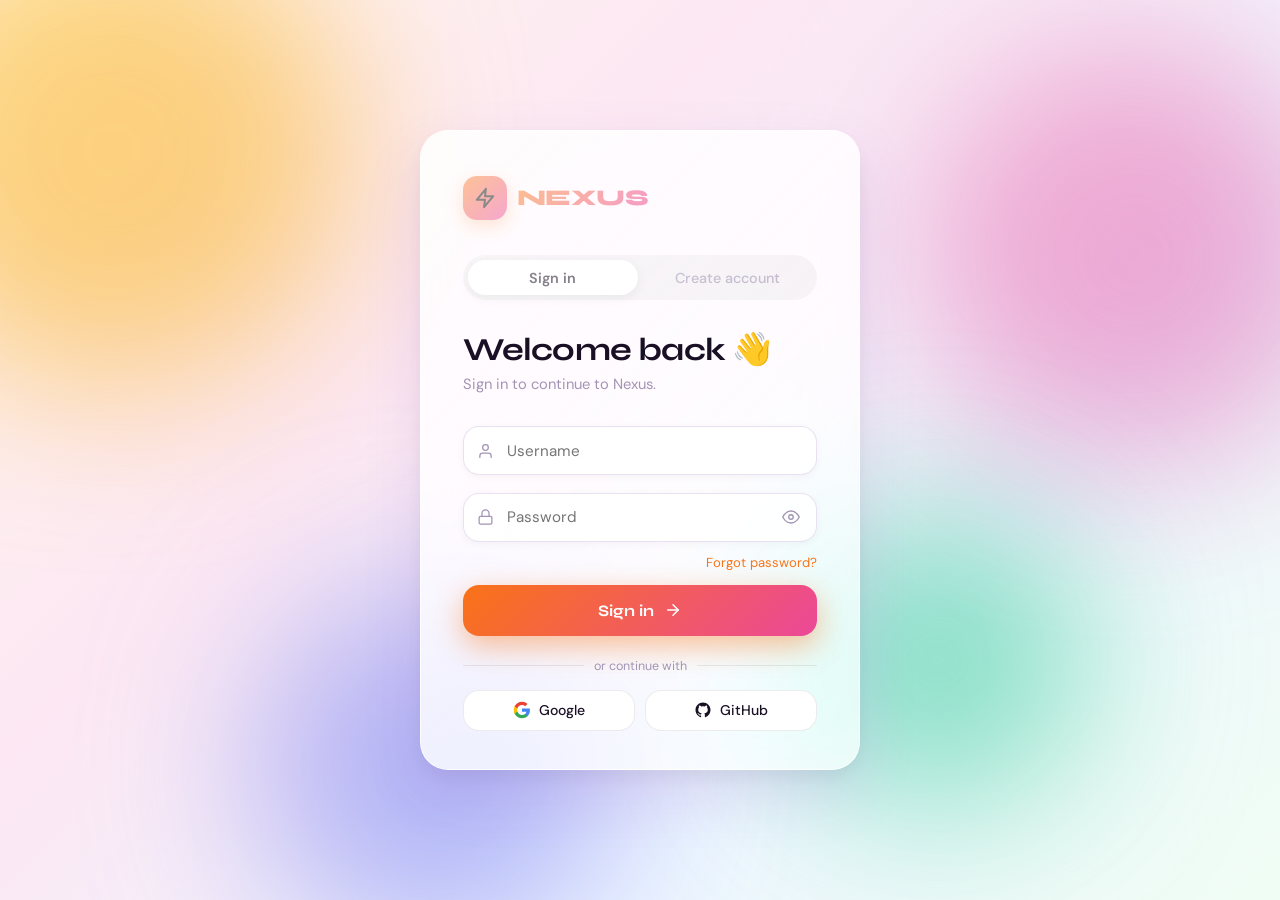
==== login/index.html @ ebee47d5 "Update index.html" ====
<!DOCTYPE html>
<html lang="en">
<head>
  <meta charset="UTF-8">
  <meta name="viewport" content="width=device-width, initial-scale=1.0">
  <title>Nexus • Auth</title>
  <link rel="preconnect" href="https://fonts.googleapis.com">
  <link href="https://fonts.googleapis.com/css2?family=Syne:wght@400;500;600;700;800&family=DM+Sans:wght@300;400;500&display=swap" rel="stylesheet">
  <style>
    :root {
      --card-bg: rgba(255,255,255,0.72);
      --card-border: rgba(255,255,255,0.9);
      --input-bg: rgba(255,255,255,0.85);
      --input-border: rgba(200,180,220,0.4);
      --input-focus: #f97316;
      --text-primary: #1a1025;
      --text-muted: #a394b4;
      --accent: #f97316;
      --success: #10b981;
      --danger: #ef4444;
      --warning: #f59e0b;
      --btn-grad: linear-gradient(135deg, #f97316, #ec4899);
      --shadow-card: 0 25px 60px rgba(120,60,180,0.12), 0 8px 20px rgba(0,0,0,0.06);
      --shadow-btn: 0 10px 30px rgba(249,115,22,0.45);
      --radius: 28px; --radius-sm: 16px; --radius-pill: 50px;
    }
    * { margin:0; padding:0; box-sizing:border-box; }
    body {
      min-height:100vh; display:flex; align-items:center; justify-content:center;
      font-family:'DM Sans',sans-serif; overflow-y:auto; padding:2rem 1rem;
    }
    .bg-canvas { position:fixed; inset:0; z-index:0; background:linear-gradient(135deg,#fff7ed 0%,#fce7f3 35%,#eff6ff 70%,#f0fdf4 100%); }
    .orb { position:absolute; border-radius:50%; filter:blur(80px); mix-blend-mode:multiply; animation:drift var(--dur,20s) ease-in-out infinite alternate; opacity:0.55; }
    .orb-1{width:480px;height:480px;background:#fbbf24;top:-10%;left:-10%;--dur:18s;}
    .orb-2{width:420px;height:420px;background:#f472b6;top:5%;right:-5%;--dur:22s;animation-direction:alternate-reverse;}
    .orb-3{width:360px;height:360px;background:#818cf8;bottom:-5%;left:20%;--dur:16s;}
    .orb-4{width:300px;height:300px;background:#34d399;bottom:10%;right:15%;--dur:25s;animation-direction:alternate-reverse;}
    @keyframes drift{0%{transform:translate(0,0) scale(1)}33%{transform:translate(30px,-40px) scale(1.05)}66%{transform:translate(-20px,30px) scale(.97)}100%{transform:translate(20px,-10px) scale(1.02)}}
    .card {
      position:relative; z-index:10; width:100%; max-width:440px;
      background:var(--card-bg); backdrop-filter:blur(24px) saturate(200%);
      -webkit-backdrop-filter:blur(24px) saturate(200%);
      border:1.5px solid var(--card-border); border-radius:var(--radius);
      padding:2.8rem 2.6rem 2.4rem; box-shadow:var(--shadow-card); margin:auto;
      animation:fadeUp .6s cubic-bezier(.34,1.2,.64,1) both;
    }
    .card::before { content:''; position:absolute; inset:0; border-radius:var(--radius); background:linear-gradient(135deg,rgba(255,255,255,.6) 0%,rgba(255,255,255,.1) 100%); pointer-events:none; }
    .brand{display:flex;align-items:center;gap:10px;margin-bottom:2.2rem;}
    .brand-icon{width:44px;height:44px;background:var(--btn-grad);border-radius:14px;display:flex;align-items:center;justify-content:center;box-shadow:0 6px 18px rgba(249,115,22,.4);}
    .brand-name{font-family:'Syne',sans-serif;font-size:1.4rem;font-weight:800;background:var(--btn-grad);-webkit-background-clip:text;-webkit-text-fill-color:transparent;background-clip:text;letter-spacing:-.5px;}
    .tab-bar{display:flex;background:rgba(0,0,0,.05);border-radius:var(--radius-pill);padding:5px;margin-bottom:2rem;gap:4px;}
    .tab-btn{flex:1;padding:.55rem .5rem;border:none;background:transparent;border-radius:var(--radius-pill);font-family:'DM Sans',sans-serif;font-size:.9rem;font-weight:500;color:var(--text-muted);cursor:pointer;transition:all .3s cubic-bezier(.34,1.4,.64,1);}
    .tab-btn.active{background:white;color:var(--text-primary);box-shadow:0 3px 12px rgba(0,0,0,.1);font-weight:600;}
    .form-wrapper{opacity:1;transform:translateY(0);}
    .form-wrapper.hidden{display:none;}
    .form-wrapper.fade-in{animation:panelFadeIn .35s cubic-bezier(.34,1.2,.64,1) both;}
    @keyframes panelFadeIn{from{opacity:0;transform:translateY(12px)}to{opacity:1;transform:translateY(0)}}
    .form-title{font-family:'Syne',sans-serif;font-size:2rem;font-weight:700;color:var(--text-primary);letter-spacing:-.8px;line-height:1.1;margin-bottom:.4rem;}
    .form-subtitle{font-size:.92rem;color:var(--text-muted);margin-bottom:2rem;}
    .input-group{position:relative;margin-bottom:1.1rem;display:flex;align-items:center;}
    .input-icon{position:absolute;left:14px;top:50%;transform:translateY(-50%);color:var(--text-muted);transition:color .2s;pointer-events:none;z-index:2;display:flex;align-items:center;}
    .input-icon.focused{color:var(--accent);}
    .input-group input{width:100%;padding:.85rem 1rem .85rem 2.7rem;background:var(--input-bg);border:1.5px solid var(--input-border);border-radius:var(--radius-sm);font-family:'DM Sans',sans-serif;font-size:.95rem;color:var(--text-primary);outline:none;transition:all .25s ease;box-shadow:0 2px 8px rgba(0,0,0,.04);}
    .input-group input:focus{border-color:var(--input-focus);background:#fff;box-shadow:0 0 0 4px rgba(249,115,22,.12),0 2px 8px rgba(0,0,0,.04);}
    .toggle-password{position:absolute;right:13px;top:50%;transform:translateY(-50%);cursor:pointer;color:var(--text-muted);z-index:3;padding:4px;display:flex;align-items:center;transition:color .2s;}
    .toggle-password:hover{color:var(--accent);}
    .feedback{display:flex;align-items:center;gap:6px;font-size:.78rem;margin-top:-4px;margin-bottom:6px;margin-left:4px;min-height:20px;color:var(--text-muted);}
    .strength-wrap{margin:4px 0 10px;}
    .strength-bar{height:5px;background:rgba(0,0,0,.08);border-radius:99px;overflow:hidden;}
    .strength-fill{height:100%;width:0%;border-radius:99px;background:var(--danger);transition:width .35s ease,background .35s ease;}
    .strength-label{display:flex;justify-content:space-between;font-size:.75rem;color:var(--text-muted);margin-top:4px;}
    .criteria-grid{display:grid;grid-template-columns:1fr 1fr;gap:6px;background:rgba(0,0,0,.025);border:1px solid rgba(0,0,0,.07);border-radius:var(--radius-sm);padding:14px;margin:6px 0 12px;}
    .crit{display:flex;align-items:center;gap:7px;font-size:.78rem;color:var(--text-muted);transition:color .2s;}
    .crit.valid{color:var(--success);}
    .btn-cta{width:100%;padding:1rem;background:var(--btn-grad);border:none;border-radius:var(--radius-sm);color:white;font-family:'Syne',sans-serif;font-size:1rem;font-weight:700;cursor:pointer;display:flex;align-items:center;justify-content:center;gap:10px;box-shadow:var(--shadow-btn);transition:all .3s cubic-bezier(.34,1.4,.64,1);}
    .btn-cta:hover:not(:disabled){transform:translateY(-3px) scale(1.01);box-shadow:0 18px 40px rgba(249,115,22,.55);}
    .btn-cta:disabled{opacity:.7;cursor:not-allowed;transform:none;}
    .spinner{width:18px;height:18px;border:2.5px solid rgba(255,255,255,.35);border-top-color:white;border-radius:50%;animation:spin .8s linear infinite;flex-shrink:0;}
    @keyframes spin{to{transform:rotate(360deg)}}
    .forgot-link{display:block;text-align:right;font-size:.82rem;color:var(--accent);text-decoration:none;margin-top:-6px;margin-bottom:14px;cursor:pointer;transition:opacity .2s;}
    .forgot-link:hover{opacity:.75;}
    .divider{display:flex;align-items:center;gap:10px;margin:1.4rem 0 0;color:var(--text-muted);font-size:.78rem;}
    .divider::before,.divider::after{content:'';flex:1;height:1px;background:rgba(0,0,0,.08);}
    .social-row{display:flex;gap:10px;margin-top:1rem;}
    .social-btn{flex:1;padding:.65rem;background:white;border:1.5px solid rgba(0,0,0,.08);border-radius:var(--radius-sm);cursor:pointer;display:flex;align-items:center;justify-content:center;gap:8px;font-family:'DM Sans',sans-serif;font-size:.88rem;font-weight:500;color:var(--text-primary);transition:all .2s;}
    .social-btn:hover{background:#f9f9f9;border-color:rgba(0,0,0,.15);transform:translateY(-1px);}
    .toast{position:fixed;bottom:28px;left:50%;transform:translateX(-50%) translateY(20px);background:white;border-radius:var(--radius-pill);padding:.75rem 1.5rem;box-shadow:0 10px 40px rgba(0,0,0,.15);display:flex;align-items:center;gap:10px;font-size:.9rem;opacity:0;pointer-events:none;z-index:9999;transition:all .4s cubic-bezier(.34,1.4,.64,1);font-family:'DM Sans',sans-serif;}
    .toast.show{opacity:1;transform:translateX(-50%) translateY(0);pointer-events:auto;}
    .dot{width:8px;height:8px;border-radius:50%;flex-shrink:0;}
    .toast.success .dot{background:var(--success);}
    .toast.error .dot{background:var(--danger);}
    .toast.info .dot{background:var(--accent);}
    @media(max-width:480px){.card{padding:2rem 1.5rem;}.criteria-grid{grid-template-columns:1fr;}}
    @keyframes fadeUp{from{opacity:0;transform:translateY(24px)}to{opacity:1;transform:translateY(0)}}
  </style>
</head>
<body>

<div class="bg-canvas">
  <div class="orb orb-1"></div><div class="orb orb-2"></div>
  <div class="orb orb-3"></div><div class="orb orb-4"></div>
</div>

<!-- ░░ INLINE SVG SPRITE — no CDN dependency ░░ -->
<svg xmlns="http://www.w3.org/2000/svg" style="display:none">
  <symbol id="ic-bolt" viewBox="0 0 24 24" fill="none" stroke="currentColor" stroke-width="2.2" stroke-linecap="round" stroke-linejoin="round"><polyline points="13 2 3 14 12 14 11 22 21 10 12 10 13 2"/></symbol>
  <symbol id="ic-user" viewBox="0 0 24 24" fill="none" stroke="currentColor" stroke-width="1.8" stroke-linecap="round" stroke-linejoin="round"><path d="M20 21v-2a4 4 0 0 0-4-4H8a4 4 0 0 0-4 4v2"/><circle cx="12" cy="7" r="4"/></symbol>
  <symbol id="ic-lock" viewBox="0 0 24 24" fill="none" stroke="currentColor" stroke-width="1.8" stroke-linecap="round" stroke-linejoin="round"><rect x="3" y="11" width="18" height="11" rx="2"/><path d="M7 11V7a5 5 0 0 1 10 0v4"/></symbol>
  <symbol id="ic-mail" viewBox="0 0 24 24" fill="none" stroke="currentColor" stroke-width="1.8" stroke-linecap="round" stroke-linejoin="round"><path d="M4 4h16c1.1 0 2 .9 2 2v12c0 1.1-.9 2-2 2H4c-1.1 0-2-.9-2-2V6c0-1.1.9-2 2-2z"/><polyline points="22,6 12,13 2,6"/></symbol>
  <symbol id="ic-key" viewBox="0 0 24 24" fill="none" stroke="currentColor" stroke-width="1.8" stroke-linecap="round" stroke-linejoin="round"><path d="M21 2l-2 2m-7.61 7.61a5.5 5.5 0 1 1-7.778 7.778 5.5 5.5 0 0 1 7.777-7.777zm0 0L15.5 7.5m0 0l3 3L22 7l-3-3m-3.5 3.5L19 4"/></symbol>
  <symbol id="ic-shield" viewBox="0 0 24 24" fill="none" stroke="currentColor" stroke-width="1.8" stroke-linecap="round" stroke-linejoin="round"><path d="M12 22s8-4 8-10V5l-8-3-8 3v7c0 6 8 10 8 10z"/></symbol>
  <symbol id="ic-eye" viewBox="0 0 24 24" fill="none" stroke="currentColor" stroke-width="1.8" stroke-linecap="round" stroke-linejoin="round"><path d="M1 12s4-8 11-8 11 8 11 8-4 8-11 8-11-8-11-8z"/><circle cx="12" cy="12" r="3"/></symbol>
  <symbol id="ic-eye-off" viewBox="0 0 24 24" fill="none" stroke="currentColor" stroke-width="1.8" stroke-linecap="round" stroke-linejoin="round"><path d="M17.94 17.94A10.07 10.07 0 0 1 12 20c-7 0-11-8-11-8a18.45 18.45 0 0 1 5.06-5.94M9.9 4.24A9.12 9.12 0 0 1 12 4c7 0 11 8 11 8a18.5 18.5 0 0 1-2.16 3.19m-6.72-1.07a3 3 0 1 1-4.24-4.24"/><line x1="1" y1="1" x2="23" y2="23"/></symbol>
  <symbol id="ic-arrow-right" viewBox="0 0 24 24" fill="none" stroke="currentColor" stroke-width="2" stroke-linecap="round" stroke-linejoin="round"><line x1="5" y1="12" x2="19" y2="12"/><polyline points="12 5 19 12 12 19"/></symbol>
  <symbol id="ic-rocket" viewBox="0 0 24 24" fill="none" stroke="currentColor" stroke-width="2" stroke-linecap="round" stroke-linejoin="round"><path d="M4.5 16.5c-1.5 1.26-2 5-2 5s3.74-.5 5-2c.71-.84.7-2.13-.09-2.91a2.18 2.18 0 0 0-2.91-.09z"/><path d="m12 15-3-3a22 22 0 0 1 2-3.95A12.88 12.88 0 0 1 22 2c0 2.72-.78 7.5-6 11a22.35 22.35 0 0 1-4 2z"/><path d="M9 12H4s.55-3.03 2-4c1.62-1.08 5 0 5 0"/><path d="M12 15v5s3.03-.55 4-2c1.08-1.62 0-5 0-5"/></symbol>
  <symbol id="ic-check" viewBox="0 0 24 24" fill="none" stroke="currentColor" stroke-width="2.5" stroke-linecap="round" stroke-linejoin="round"><polyline points="20 6 9 17 4 12"/></symbol>
  <symbol id="ic-x" viewBox="0 0 24 24" fill="none" stroke="currentColor" stroke-width="2.5" stroke-linecap="round" stroke-linejoin="round"><line x1="18" y1="6" x2="6" y2="18"/><line x1="6" y1="6" x2="18" y2="18"/></symbol>
  <symbol id="ic-warn-tri" viewBox="0 0 24 24" fill="none" stroke="currentColor" stroke-width="2" stroke-linecap="round" stroke-linejoin="round"><path d="m10.29 3.86-8.57 14.88A2 2 0 0 0 3.43 22h17.14a2 2 0 0 0 1.71-3.26L13.71 3.86a2 2 0 0 0-3.42 0z"/><line x1="12" y1="9" x2="12" y2="13"/><line x1="12" y1="17" x2="12.01" y2="17"/></symbol>
</svg>

<div class="card">
  <div class="brand">
    <div class="brand-icon">
      <svg width="22" height="22"><use href="#ic-bolt" stroke="white"/></svg>
    </div>
    <span class="brand-name">NEXUS</span>
  </div>

  <div class="tab-bar">
    <button class="tab-btn active" id="tabLogin" onclick="switchTab('login')">Sign in</button>
    <button class="tab-btn" id="tabRegister" onclick="switchTab('register')">Create account</button>
  </div>

  <!-- LOGIN -->
  <div id="loginPanel" class="form-wrapper">
    <p class="form-title">Welcome back 👋</p>
    <p class="form-subtitle">Sign in to continue to Nexus.</p>
    <form id="loginFormEl" novalidate>
      <div class="input-group">
        <span class="input-icon" id="iconLoginUser">
          <svg width="17" height="17"><use href="#ic-user"/></svg>
        </span>
        <input type="text" id="loginUsername" placeholder="Username" required
          onfocus="iconFocus('iconLoginUser')" onblur="iconBlur('iconLoginUser')">
      </div>
      <div class="input-group">
        <span class="input-icon" id="iconLoginPw">
          <svg width="17" height="17"><use href="#ic-lock"/></svg>
        </span>
        <input type="password" id="loginPassword" placeholder="Password" required
          onfocus="iconFocus('iconLoginPw')" onblur="iconBlur('iconLoginPw')">
        <span class="toggle-password" id="tglLoginPw" onclick="togglePw('loginPassword','tglLoginPw')">
          <svg width="18" height="18" id="eyeLoginPw"><use href="#ic-eye"/></svg>
        </span>
      </div>
      <a class="forgot-link" onclick="showToast('Password reset link sent to your email.','info')">Forgot password?</a>
      <button type="submit" class="btn-cta" id="loginBtn">
        <span>Sign in</span>
        <svg width="18" height="18"><use href="#ic-arrow-right" stroke="white"/></svg>
      </button>
    </form>
    <div class="divider">or continue with</div>
    <div class="social-row">
      <button class="social-btn" onclick="showToast('Redirecting to Google…','info')">
        <!-- Google G inline SVG (no CDN) -->
        <svg width="18" height="18" viewBox="0 0 24 24">
          <path d="M22.56 12.25c0-.78-.07-1.53-.2-2.25H12v4.26h5.92c-.26 1.37-1.04 2.53-2.21 3.31v2.77h3.57c2.08-1.92 3.28-4.74 3.28-8.09z" fill="#4285F4"/>
          <path d="M12 23c2.97 0 5.46-.98 7.28-2.66l-3.57-2.77c-.98.66-2.23 1.06-3.71 1.06-2.86 0-5.29-1.93-6.16-4.53H2.18v2.84C3.99 20.53 7.7 23 12 23z" fill="#34A853"/>
          <path d="M5.84 14.09c-.22-.66-.35-1.36-.35-2.09s.13-1.43.35-2.09V7.07H2.18C1.43 8.55 1 10.22 1 12s.43 3.45 1.18 4.93l2.85-2.22.81-.62z" fill="#FBBC05"/>
          <path d="M12 5.38c1.62 0 3.06.56 4.21 1.64l3.15-3.15C17.45 2.09 14.97 1 12 1 7.7 1 3.99 3.47 2.18 7.07l3.66 2.84c.87-2.6 3.3-4.53 6.16-4.53z" fill="#EA4335"/>
        </svg>
        Google
      </button>
      <button class="social-btn" onclick="showToast('Redirecting to GitHub…','info')">
        <!-- GitHub octocat -->
        <svg width="18" height="18" viewBox="0 0 24 24" fill="#1a1025">
          <path d="M12 2C6.477 2 2 6.484 2 12.017c0 4.425 2.865 8.18 6.839 9.504.5.092.682-.217.682-.483 0-.237-.008-.868-.013-1.703-2.782.605-3.369-1.343-3.369-1.343-.454-1.158-1.11-1.466-1.11-1.466-.908-.62.069-.608.069-.608 1.003.07 1.531 1.032 1.531 1.032.892 1.53 2.341 1.088 2.91.832.092-.647.35-1.088.636-1.338-2.22-.253-4.555-1.113-4.555-4.951 0-1.093.39-1.988 1.029-2.688-.103-.253-.446-1.272.098-2.65 0 0 .84-.27 2.75 1.026A9.564 9.564 0 0 1 12 6.844a9.59 9.59 0 0 1 2.504.337c1.909-1.296 2.747-1.027 2.747-1.027.546 1.379.202 2.398.1 2.651.64.7 1.028 1.595 1.028 2.688 0 3.848-2.339 4.695-4.566 4.943.359.309.678.92.678 1.855 0 1.338-.012 2.419-.012 2.747 0 .268.18.58.688.482A10.02 10.02 0 0 0 22 12.017C22 6.484 17.522 2 12 2z"/>
        </svg>
        GitHub
      </button>
    </div>
  </div>

  <!-- REGISTER -->
  <div id="registerPanel" class="form-wrapper hidden">
    <p class="form-title">Join Nexus ✨</p>
    <p class="form-subtitle">Create your account in seconds.</p>
    <form id="registerFormEl" novalidate>
      <div class="input-group">
        <span class="input-icon" id="iconRegUser">
          <svg width="17" height="17"><use href="#ic-user"/></svg>
        </span>
        <input type="text" id="regUsername" placeholder="Username" required
          onfocus="iconFocus('iconRegUser')" onblur="iconBlur('iconRegUser')">
      </div>
      <div class="feedback" id="usernameFb"></div>

      <div class="input-group">
        <span class="input-icon" id="iconRegEmail">
          <svg width="17" height="17"><use href="#ic-mail"/></svg>
        </span>
        <input type="email" id="regEmail" placeholder="Email address" required
          onfocus="iconFocus('iconRegEmail')" onblur="iconBlur('iconRegEmail')">
      </div>
      <div class="feedback" id="emailFb"></div>

      <div class="input-group">
        <span class="input-icon" id="iconRegPw">
          <svg width="17" height="17"><use href="#ic-key"/></svg>
        </span>
        <input type="password" id="regPassword" placeholder="Password" required
          onfocus="iconFocus('iconRegPw')" onblur="iconBlur('iconRegPw')">
        <span class="toggle-password" id="tglRegPw" onclick="togglePw('regPassword','tglRegPw')">
          <svg width="18" height="18" id="eyeRegPw"><use href="#ic-eye"/></svg>
        </span>
      </div>

      <div class="strength-wrap">
        <div class="strength-bar"><div class="strength-fill" id="strengthFill"></div></div>
        <div class="strength-label"><span id="strengthText">Enter a password</span><span></span></div>
      </div>

      <div class="criteria-grid">
        <div class="crit invalid" id="cL"><svg width="14" height="14" id="svgCL"><use href="#ic-x"/></svg> 8+ chars</div>
        <div class="crit invalid" id="cU"><svg width="14" height="14" id="svgCU"><use href="#ic-x"/></svg> Uppercase</div>
        <div class="crit invalid" id="cLo"><svg width="14" height="14" id="svgCLo"><use href="#ic-x"/></svg> Lowercase</div>
        <div class="crit invalid" id="cN"><svg width="14" height="14" id="svgCN"><use href="#ic-x"/></svg> Number</div>
        <div class="crit invalid" id="cS"><svg width="14" height="14" id="svgCS"><use href="#ic-x"/></svg> Special char</div>
      </div>

      <div class="input-group">
        <span class="input-icon" id="iconRegConfirm">
          <svg width="17" height="17"><use href="#ic-shield"/></svg>
        </span>
        <input type="password" id="regConfirm" placeholder="Confirm password" required
          onfocus="iconFocus('iconRegConfirm')" onblur="iconBlur('iconRegConfirm')">
        <span class="toggle-password" id="tglRegConfirm" onclick="togglePw('regConfirm','tglRegConfirm')">
          <svg width="18" height="18" id="eyeRegConfirm"><use href="#ic-eye"/></svg>
        </span>
      </div>
      <div class="feedback" id="confirmFb"></div>

      <button type="submit" class="btn-cta" id="registerBtn">
        <span>Create account</span>
        <svg width="18" height="18"><use href="#ic-rocket" stroke="white"/></svg>
      </button>
    </form>
  </div>
</div>

<div class="toast" id="toast">
  <div class="dot"></div>
  <span id="toastMsg">Message</span>
</div>

<script>
  /* TOAST */
  let toastTimer;
  function showToast(msg, type='success') {
    const t = document.getElementById('toast');
    document.getElementById('toastMsg').textContent = msg;
    t.className = `toast ${type} show`;
    clearTimeout(toastTimer);
    toastTimer = setTimeout(() => t.classList.remove('show'), 3200);
  }

  /* PASSWORD TOGGLE */
  function togglePw(inputId, btnId) {
    const inp = document.getElementById(inputId);
    const isPw = inp.type === 'password';
    inp.type = isPw ? 'text' : 'password';
    // Swap the <use href> to the correct eye icon
    const useEl = document.querySelector(`#${btnId} use`);
    useEl.setAttribute('href', isPw ? '#ic-eye-off' : '#ic-eye');
  }

  /* ICON FOCUS COLOR */
  function iconFocus(id) { document.getElementById(id).classList.add('focused'); }
  function iconBlur(id)  { document.getElementById(id).classList.remove('focused'); }

  /* TAB SWITCH */
  function switchTab(tab) {
    const lp = document.getElementById('loginPanel');
    const rp = document.getElementById('registerPanel');
    const show = tab === 'login' ? lp : rp;
    const hide = tab === 'login' ? rp : lp;
    hide.classList.add('hidden');
    show.classList.remove('hidden');
    show.classList.add('fade-in');
    show.addEventListener('animationend', () => show.classList.remove('fade-in'), {once:true});
    document.getElementById('tabLogin').classList.toggle('active', tab==='login');
    document.getElementById('tabRegister').classList.toggle('active', tab==='register');
    document.getElementById('loginFormEl').reset();
    document.getElementById('registerFormEl').reset();
    ['usernameFb','emailFb','confirmFb'].forEach(id => document.getElementById(id).innerHTML='');
    document.getElementById('strengthFill').style.width = '0%';
    document.getElementById('strengthText').textContent = 'Enter a password';
    ['cL','cU','cLo','cN','cS'].forEach(id => setCrit(id,false));
  }

  /* CRITERIA HELPER */
  function setCrit(id, valid) {
    const el  = document.getElementById(id);
    const use = el.querySelector('use');
    el.classList.toggle('valid', valid);
    el.classList.toggle('invalid', !valid);
    if (use) {
      use.setAttribute('href', valid ? '#ic-check' : '#ic-x');
      el.querySelector('svg').style.stroke = valid ? '#10b981' : '#a394b4';
    }
  }

  /* FEEDBACK SVG ICONS */
  function fbIcon(type) {
    const color = {ok:'#10b981', err:'#ef4444', warn:'#f59e0b'}[type];
    const href  = {ok:'#ic-check', err:'#ic-x', warn:'#ic-warn-tri'}[type];
    return `<svg width="14" height="14" viewBox="0 0 24 24" fill="none" stroke="${color}" stroke-width="2.5" stroke-linecap="round" stroke-linejoin="round" style="flex-shrink:0"><use href="${href}"/></svg>`;
  }

  /* USERNAME */
  document.getElementById('regUsername').addEventListener('input', function() {
    const fb = document.getElementById('usernameFb'), v = this.value.trim();
    if (!v) { fb.innerHTML=''; return; }
    if (v.length < 3) fb.innerHTML = fbIcon('warn')+' Min 3 characters';
    else if (!/^[a-zA-Z0-9_]+$/.test(v)) fb.innerHTML = fbIcon('err')+' Letters, numbers & underscores only';
    else fb.innerHTML = fbIcon('ok')+' Username looks good';
  });

  /* EMAIL */
  document.getElementById('regEmail').addEventListener('input', function() {
    const fb = document.getElementById('emailFb'), v = this.value.trim();
    if (!v) { fb.innerHTML=''; return; }
    const ok = /^[^\s@]+@[^\s@]+\.[^\s@]+$/.test(v);
    fb.innerHTML = ok ? fbIcon('ok')+' Email looks valid' : fbIcon('err')+' Enter a valid email address';
  });

  /* PASSWORD STRENGTH */
  document.getElementById('regPassword').addEventListener('input', function() {
    const v = this.value;
    const checks = { cL:v.length>=8, cU:/[A-Z]/.test(v), cLo:/[a-z]/.test(v), cN:/[0-9]/.test(v), cS:/[^a-zA-Z0-9]/.test(v) };
    Object.keys(checks).forEach(id => setCrit(id, checks[id]));
    const score = Object.values(checks).filter(Boolean).length;
    const fill  = document.getElementById('strengthFill');
    fill.style.width = (score/5*100)+'%';
    fill.style.background = score<=1 ? '#ef4444' : score<=3 ? '#f59e0b' : '#10b981';
    document.getElementById('strengthText').textContent = score<=1?'Weak':score<=3?'Good':'Strong';
    const cv = document.getElementById('regConfirm').value;
    if (cv) validateConfirm(v, cv);
  });

  /* CONFIRM PASSWORD */
  function validateConfirm(pw, confirm) {
    const fb = document.getElementById('confirmFb');
    if (!confirm) { fb.innerHTML=''; return false; }
    if (pw !== confirm) { fb.innerHTML = fbIcon('err')+' Passwords do not match'; return false; }
    fb.innerHTML = fbIcon('ok')+' Passwords match';
    return true;
  }
  document.getElementById('regConfirm').addEventListener('input', function() {
    validateConfirm(document.getElementById('regPassword').value, this.value);
  });

  /* LOADING STATE */
  function setLoading(btnId, loading, defaultHTML) {
    const btn = document.getElementById(btnId);
    btn.disabled = loading;
    btn.innerHTML = loading ? '<div class="spinner"></div><span>Please wait…</span>' : defaultHTML;
  }

  /* LOGIN SUBMIT */
  const loginDefault = `<span>Sign in</span><svg width="18" height="18" viewBox="0 0 24 24" fill="none" stroke="white" stroke-width="2" stroke-linecap="round" stroke-linejoin="round"><use href="#ic-arrow-right"/></svg>`;
  document.getElementById('loginFormEl').addEventListener('submit', e => {
    e.preventDefault();
    if (!document.getElementById('loginUsername').value.trim() || !document.getElementById('loginPassword').value) {
      showToast('Please fill in all fields.','error'); return;
    }
    setLoading('loginBtn', true, loginDefault);
    setTimeout(() => { setLoading('loginBtn',false,loginDefault); showToast('Login successful!','success'); }, 1500);
  });

  /* REGISTER SUBMIT */
  const registerDefault = `<span>Create account</span><svg width="18" height="18" viewBox="0 0 24 24" fill="none" stroke="white" stroke-width="2" stroke-linecap="round" stroke-linejoin="round"><use href="#ic-rocket"/></svg>`;
  document.getElementById('registerFormEl').addEventListener('submit', e => {
    e.preventDefault();
    const user    = document.getElementById('regUsername').value.trim();
    const email   = document.getElementById('regEmail').value.trim();
    const pw      = document.getElementById('regPassword').value;
    const confirm = document.getElementById('regConfirm').value;
    if (!user||user.length<3)                          { showToast('Username must be at least 3 characters.','error'); return; }
    if (!/^[^\s@]+@[^\s@]+\.[^\s@]+$/.test(email))    { showToast('Enter a valid email address.','error'); return; }
    if (pw.length<8)                                   { showToast('Password must be at least 8 characters.','error'); return; }
    if (!validateConfirm(pw,confirm))                  { showToast('Passwords do not match.','error'); return; }
    setLoading('registerBtn', true, registerDefault);
    setTimeout(() => { setLoading('registerBtn',false,registerDefault); showToast('Account created! Welcome to Nexus 🎉','success'); }, 1800);
  });
  <div id="alertBox" class="alert" style="display:none;"></div>
    </form>
  <script src="js/login.js"></script>
</script>
</body>
</html>
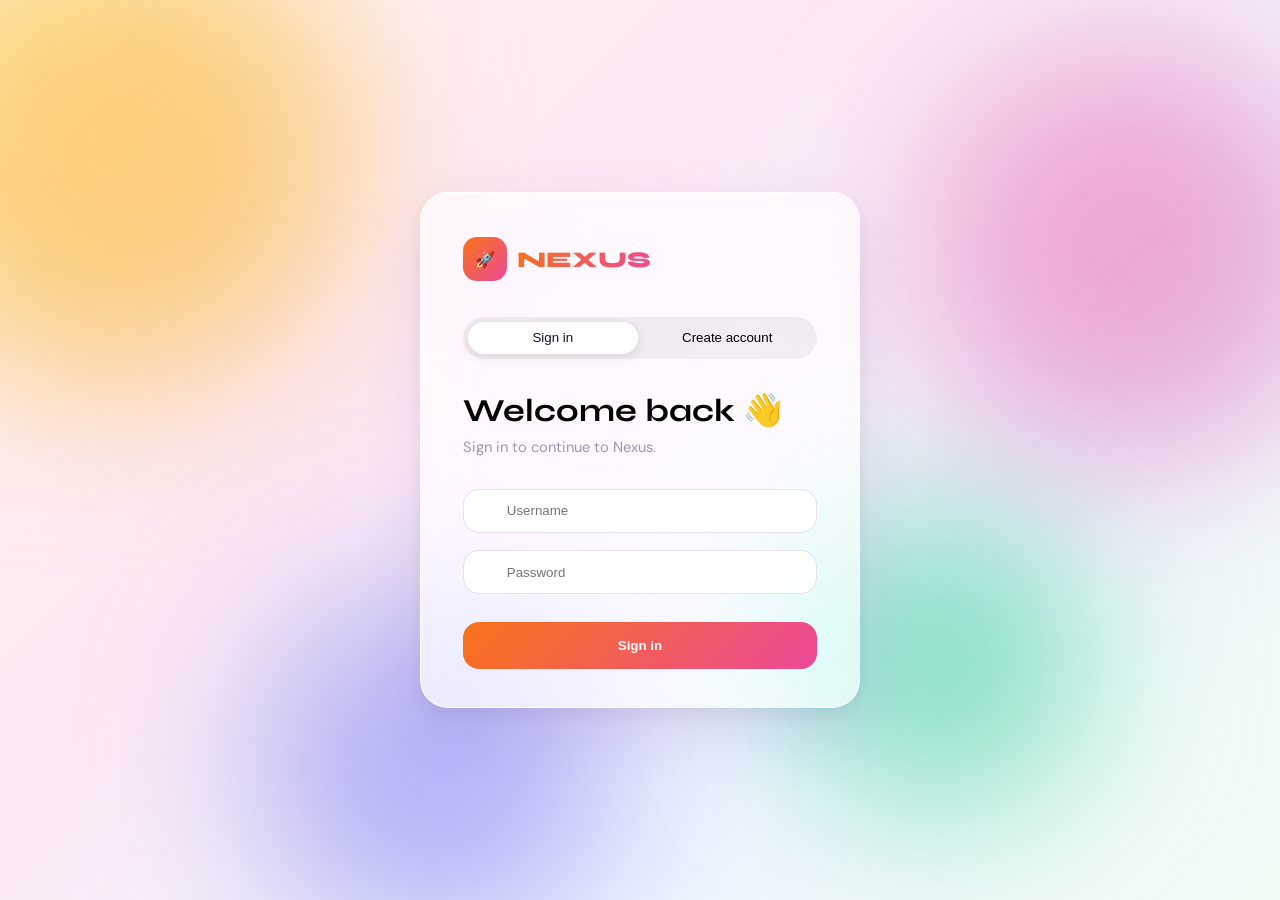
==== commit c9f5076d: "Update index.html" ====
--- a/login/index.html
+++ b/login/index.html
@@ -7,28 +7,19 @@
   <link rel="preconnect" href="https://fonts.googleapis.com">
   <link href="https://fonts.googleapis.com/css2?family=Syne:wght@400;500;600;700;800&family=DM+Sans:wght@300;400;500&display=swap" rel="stylesheet">
   <style>
+    /* CSS tetap sama seperti kodingan asli untuk mempertahankan tampilan */
     :root {
-      --card-bg: rgba(255,255,255,0.72);
-      --card-border: rgba(255,255,255,0.9);
-      --input-bg: rgba(255,255,255,0.85);
-      --input-border: rgba(200,180,220,0.4);
-      --input-focus: #f97316;
-      --text-primary: #1a1025;
-      --text-muted: #a394b4;
-      --accent: #f97316;
-      --success: #10b981;
-      --danger: #ef4444;
-      --warning: #f59e0b;
+      --card-bg: rgba(255,255,255,0.72); --card-border: rgba(255,255,255,0.9);
+      --input-bg: rgba(255,255,255,0.85); --input-border: rgba(200,180,220,0.4);
+      --input-focus: #f97316; --text-primary: #1a1025; --text-muted: #a394b4;
+      --accent: #f97316; --success: #10b981; --danger: #ef4444;
       --btn-grad: linear-gradient(135deg, #f97316, #ec4899);
       --shadow-card: 0 25px 60px rgba(120,60,180,0.12), 0 8px 20px rgba(0,0,0,0.06);
       --shadow-btn: 0 10px 30px rgba(249,115,22,0.45);
       --radius: 28px; --radius-sm: 16px; --radius-pill: 50px;
     }
     * { margin:0; padding:0; box-sizing:border-box; }
-    body {
-      min-height:100vh; display:flex; align-items:center; justify-content:center;
-      font-family:'DM Sans',sans-serif; overflow-y:auto; padding:2rem 1rem;
-    }
+    body { min-height:100vh; display:flex; align-items:center; justify-content:center; font-family:'DM Sans',sans-serif; overflow-y:auto; padding:2rem 1rem; }
     .bg-canvas { position:fixed; inset:0; z-index:0; background:linear-gradient(135deg,#fff7ed 0%,#fce7f3 35%,#eff6ff 70%,#f0fdf4 100%); }
     .orb { position:absolute; border-radius:50%; filter:blur(80px); mix-blend-mode:multiply; animation:drift var(--dur,20s) ease-in-out infinite alternate; opacity:0.55; }
     .orb-1{width:480px;height:480px;background:#fbbf24;top:-10%;left:-10%;--dur:18s;}
@@ -36,62 +27,24 @@
     .orb-3{width:360px;height:360px;background:#818cf8;bottom:-5%;left:20%;--dur:16s;}
     .orb-4{width:300px;height:300px;background:#34d399;bottom:10%;right:15%;--dur:25s;animation-direction:alternate-reverse;}
     @keyframes drift{0%{transform:translate(0,0) scale(1)}33%{transform:translate(30px,-40px) scale(1.05)}66%{transform:translate(-20px,30px) scale(.97)}100%{transform:translate(20px,-10px) scale(1.02)}}
-    .card {
-      position:relative; z-index:10; width:100%; max-width:440px;
-      background:var(--card-bg); backdrop-filter:blur(24px) saturate(200%);
-      -webkit-backdrop-filter:blur(24px) saturate(200%);
-      border:1.5px solid var(--card-border); border-radius:var(--radius);
-      padding:2.8rem 2.6rem 2.4rem; box-shadow:var(--shadow-card); margin:auto;
-      animation:fadeUp .6s cubic-bezier(.34,1.2,.64,1) both;
-    }
-    .card::before { content:''; position:absolute; inset:0; border-radius:var(--radius); background:linear-gradient(135deg,rgba(255,255,255,.6) 0%,rgba(255,255,255,.1) 100%); pointer-events:none; }
+    .card { position:relative; z-index:10; width:100%; max-width:440px; background:var(--card-bg); backdrop-filter:blur(24px) saturate(200%); -webkit-backdrop-filter:blur(24px) saturate(200%); border:1.5px solid var(--card-border); border-radius:var(--radius); padding:2.8rem 2.6rem 2.4rem; box-shadow:var(--shadow-card); margin:auto; animation:fadeUp .6s cubic-bezier(.34,1.2,.64,1) both; }
     .brand{display:flex;align-items:center;gap:10px;margin-bottom:2.2rem;}
-    .brand-icon{width:44px;height:44px;background:var(--btn-grad);border-radius:14px;display:flex;align-items:center;justify-content:center;box-shadow:0 6px 18px rgba(249,115,22,.4);}
-    .brand-name{font-family:'Syne',sans-serif;font-size:1.4rem;font-weight:800;background:var(--btn-grad);-webkit-background-clip:text;-webkit-text-fill-color:transparent;background-clip:text;letter-spacing:-.5px;}
+    .brand-icon{width:44px;height:44px;background:var(--btn-grad);border-radius:14px;display:flex;align-items:center;justify-content:center;}
+    .brand-name{font-family:'Syne',sans-serif;font-size:1.4rem;font-weight:800;background:var(--btn-grad);-webkit-background-clip:text;-webkit-text-fill-color:transparent;}
     .tab-bar{display:flex;background:rgba(0,0,0,.05);border-radius:var(--radius-pill);padding:5px;margin-bottom:2rem;gap:4px;}
-    .tab-btn{flex:1;padding:.55rem .5rem;border:none;background:transparent;border-radius:var(--radius-pill);font-family:'DM Sans',sans-serif;font-size:.9rem;font-weight:500;color:var(--text-muted);cursor:pointer;transition:all .3s cubic-bezier(.34,1.4,.64,1);}
-    .tab-btn.active{background:white;color:var(--text-primary);box-shadow:0 3px 12px rgba(0,0,0,.1);font-weight:600;}
-    .form-wrapper{opacity:1;transform:translateY(0);}
+    .tab-btn{flex:1;padding:.55rem;border:none;background:transparent;border-radius:var(--radius-pill);cursor:pointer;}
+    .tab-btn.active{background:white;color:var(--text-primary);box-shadow:0 3px 12px rgba(0,0,0,.1);}
     .form-wrapper.hidden{display:none;}
-    .form-wrapper.fade-in{animation:panelFadeIn .35s cubic-bezier(.34,1.2,.64,1) both;}
-    @keyframes panelFadeIn{from{opacity:0;transform:translateY(12px)}to{opacity:1;transform:translateY(0)}}
-    .form-title{font-family:'Syne',sans-serif;font-size:2rem;font-weight:700;color:var(--text-primary);letter-spacing:-.8px;line-height:1.1;margin-bottom:.4rem;}
+    .form-title{font-family:'Syne',sans-serif;font-size:2rem;font-weight:700;margin-bottom:.4rem;}
     .form-subtitle{font-size:.92rem;color:var(--text-muted);margin-bottom:2rem;}
-    .input-group{position:relative;margin-bottom:1.1rem;display:flex;align-items:center;}
-    .input-icon{position:absolute;left:14px;top:50%;transform:translateY(-50%);color:var(--text-muted);transition:color .2s;pointer-events:none;z-index:2;display:flex;align-items:center;}
-    .input-icon.focused{color:var(--accent);}
-    .input-group input{width:100%;padding:.85rem 1rem .85rem 2.7rem;background:var(--input-bg);border:1.5px solid var(--input-border);border-radius:var(--radius-sm);font-family:'DM Sans',sans-serif;font-size:.95rem;color:var(--text-primary);outline:none;transition:all .25s ease;box-shadow:0 2px 8px rgba(0,0,0,.04);}
-    .input-group input:focus{border-color:var(--input-focus);background:#fff;box-shadow:0 0 0 4px rgba(249,115,22,.12),0 2px 8px rgba(0,0,0,.04);}
-    .toggle-password{position:absolute;right:13px;top:50%;transform:translateY(-50%);cursor:pointer;color:var(--text-muted);z-index:3;padding:4px;display:flex;align-items:center;transition:color .2s;}
-    .toggle-password:hover{color:var(--accent);}
-    .feedback{display:flex;align-items:center;gap:6px;font-size:.78rem;margin-top:-4px;margin-bottom:6px;margin-left:4px;min-height:20px;color:var(--text-muted);}
-    .strength-wrap{margin:4px 0 10px;}
-    .strength-bar{height:5px;background:rgba(0,0,0,.08);border-radius:99px;overflow:hidden;}
-    .strength-fill{height:100%;width:0%;border-radius:99px;background:var(--danger);transition:width .35s ease,background .35s ease;}
-    .strength-label{display:flex;justify-content:space-between;font-size:.75rem;color:var(--text-muted);margin-top:4px;}
-    .criteria-grid{display:grid;grid-template-columns:1fr 1fr;gap:6px;background:rgba(0,0,0,.025);border:1px solid rgba(0,0,0,.07);border-radius:var(--radius-sm);padding:14px;margin:6px 0 12px;}
-    .crit{display:flex;align-items:center;gap:7px;font-size:.78rem;color:var(--text-muted);transition:color .2s;}
-    .crit.valid{color:var(--success);}
-    .btn-cta{width:100%;padding:1rem;background:var(--btn-grad);border:none;border-radius:var(--radius-sm);color:white;font-family:'Syne',sans-serif;font-size:1rem;font-weight:700;cursor:pointer;display:flex;align-items:center;justify-content:center;gap:10px;box-shadow:var(--shadow-btn);transition:all .3s cubic-bezier(.34,1.4,.64,1);}
-    .btn-cta:hover:not(:disabled){transform:translateY(-3px) scale(1.01);box-shadow:0 18px 40px rgba(249,115,22,.55);}
-    .btn-cta:disabled{opacity:.7;cursor:not-allowed;transform:none;}
-    .spinner{width:18px;height:18px;border:2.5px solid rgba(255,255,255,.35);border-top-color:white;border-radius:50%;animation:spin .8s linear infinite;flex-shrink:0;}
+    .input-group{position:relative;margin-bottom:1.1rem;}
+    .input-icon{position:absolute;left:14px;top:50%;transform:translateY(-50%);color:var(--text-muted);}
+    .input-group input{width:100%;padding:.85rem 1rem .85rem 2.7rem;background:var(--input-bg);border:1.5px solid var(--input-border);border-radius:var(--radius-sm);outline:none;}
+    .btn-cta{width:100%;padding:1rem;background:var(--btn-grad);border:none;border-radius:var(--radius-sm);color:white;font-weight:700;cursor:pointer;margin-top:10px;}
+    .spinner{width:18px;height:18px;border:2px solid rgba(255,255,255,.3);border-top-color:white;border-radius:50%;animation:spin .8s linear infinite;}
     @keyframes spin{to{transform:rotate(360deg)}}
-    .forgot-link{display:block;text-align:right;font-size:.82rem;color:var(--accent);text-decoration:none;margin-top:-6px;margin-bottom:14px;cursor:pointer;transition:opacity .2s;}
-    .forgot-link:hover{opacity:.75;}
-    .divider{display:flex;align-items:center;gap:10px;margin:1.4rem 0 0;color:var(--text-muted);font-size:.78rem;}
-    .divider::before,.divider::after{content:'';flex:1;height:1px;background:rgba(0,0,0,.08);}
-    .social-row{display:flex;gap:10px;margin-top:1rem;}
-    .social-btn{flex:1;padding:.65rem;background:white;border:1.5px solid rgba(0,0,0,.08);border-radius:var(--radius-sm);cursor:pointer;display:flex;align-items:center;justify-content:center;gap:8px;font-family:'DM Sans',sans-serif;font-size:.88rem;font-weight:500;color:var(--text-primary);transition:all .2s;}
-    .social-btn:hover{background:#f9f9f9;border-color:rgba(0,0,0,.15);transform:translateY(-1px);}
-    .toast{position:fixed;bottom:28px;left:50%;transform:translateX(-50%) translateY(20px);background:white;border-radius:var(--radius-pill);padding:.75rem 1.5rem;box-shadow:0 10px 40px rgba(0,0,0,.15);display:flex;align-items:center;gap:10px;font-size:.9rem;opacity:0;pointer-events:none;z-index:9999;transition:all .4s cubic-bezier(.34,1.4,.64,1);font-family:'DM Sans',sans-serif;}
-    .toast.show{opacity:1;transform:translateX(-50%) translateY(0);pointer-events:auto;}
-    .dot{width:8px;height:8px;border-radius:50%;flex-shrink:0;}
-    .toast.success .dot{background:var(--success);}
-    .toast.error .dot{background:var(--danger);}
-    .toast.info .dot{background:var(--accent);}
-    @media(max-width:480px){.card{padding:2rem 1.5rem;}.criteria-grid{grid-template-columns:1fr;}}
-    @keyframes fadeUp{from{opacity:0;transform:translateY(24px)}to{opacity:1;transform:translateY(0)}}
+    .toast{position:fixed;bottom:28px;left:50%;transform:translateX(-50%) translateY(20px);background:white;padding:.75rem 1.5rem;border-radius:50px;box-shadow:0 10px 40px rgba(0,0,0,0.1);opacity:0;transition:all .4s;}
+    .toast.show{opacity:1;transform:translateX(-50%) translateY(0);}
   </style>
 </head>
 <body>
@@ -101,28 +54,9 @@
   <div class="orb orb-3"></div><div class="orb orb-4"></div>
 </div>
 
-<!-- ░░ INLINE SVG SPRITE — no CDN dependency ░░ -->
-<svg xmlns="http://www.w3.org/2000/svg" style="display:none">
-  <symbol id="ic-bolt" viewBox="0 0 24 24" fill="none" stroke="currentColor" stroke-width="2.2" stroke-linecap="round" stroke-linejoin="round"><polyline points="13 2 3 14 12 14 11 22 21 10 12 10 13 2"/></symbol>
-  <symbol id="ic-user" viewBox="0 0 24 24" fill="none" stroke="currentColor" stroke-width="1.8" stroke-linecap="round" stroke-linejoin="round"><path d="M20 21v-2a4 4 0 0 0-4-4H8a4 4 0 0 0-4 4v2"/><circle cx="12" cy="7" r="4"/></symbol>
-  <symbol id="ic-lock" viewBox="0 0 24 24" fill="none" stroke="currentColor" stroke-width="1.8" stroke-linecap="round" stroke-linejoin="round"><rect x="3" y="11" width="18" height="11" rx="2"/><path d="M7 11V7a5 5 0 0 1 10 0v4"/></symbol>
-  <symbol id="ic-mail" viewBox="0 0 24 24" fill="none" stroke="currentColor" stroke-width="1.8" stroke-linecap="round" stroke-linejoin="round"><path d="M4 4h16c1.1 0 2 .9 2 2v12c0 1.1-.9 2-2 2H4c-1.1 0-2-.9-2-2V6c0-1.1.9-2 2-2z"/><polyline points="22,6 12,13 2,6"/></symbol>
-  <symbol id="ic-key" viewBox="0 0 24 24" fill="none" stroke="currentColor" stroke-width="1.8" stroke-linecap="round" stroke-linejoin="round"><path d="M21 2l-2 2m-7.61 7.61a5.5 5.5 0 1 1-7.778 7.778 5.5 5.5 0 0 1 7.777-7.777zm0 0L15.5 7.5m0 0l3 3L22 7l-3-3m-3.5 3.5L19 4"/></symbol>
-  <symbol id="ic-shield" viewBox="0 0 24 24" fill="none" stroke="currentColor" stroke-width="1.8" stroke-linecap="round" stroke-linejoin="round"><path d="M12 22s8-4 8-10V5l-8-3-8 3v7c0 6 8 10 8 10z"/></symbol>
-  <symbol id="ic-eye" viewBox="0 0 24 24" fill="none" stroke="currentColor" stroke-width="1.8" stroke-linecap="round" stroke-linejoin="round"><path d="M1 12s4-8 11-8 11 8 11 8-4 8-11 8-11-8-11-8z"/><circle cx="12" cy="12" r="3"/></symbol>
-  <symbol id="ic-eye-off" viewBox="0 0 24 24" fill="none" stroke="currentColor" stroke-width="1.8" stroke-linecap="round" stroke-linejoin="round"><path d="M17.94 17.94A10.07 10.07 0 0 1 12 20c-7 0-11-8-11-8a18.45 18.45 0 0 1 5.06-5.94M9.9 4.24A9.12 9.12 0 0 1 12 4c7 0 11 8 11 8a18.5 18.5 0 0 1-2.16 3.19m-6.72-1.07a3 3 0 1 1-4.24-4.24"/><line x1="1" y1="1" x2="23" y2="23"/></symbol>
-  <symbol id="ic-arrow-right" viewBox="0 0 24 24" fill="none" stroke="currentColor" stroke-width="2" stroke-linecap="round" stroke-linejoin="round"><line x1="5" y1="12" x2="19" y2="12"/><polyline points="12 5 19 12 12 19"/></symbol>
-  <symbol id="ic-rocket" viewBox="0 0 24 24" fill="none" stroke="currentColor" stroke-width="2" stroke-linecap="round" stroke-linejoin="round"><path d="M4.5 16.5c-1.5 1.26-2 5-2 5s3.74-.5 5-2c.71-.84.7-2.13-.09-2.91a2.18 2.18 0 0 0-2.91-.09z"/><path d="m12 15-3-3a22 22 0 0 1 2-3.95A12.88 12.88 0 0 1 22 2c0 2.72-.78 7.5-6 11a22.35 22.35 0 0 1-4 2z"/><path d="M9 12H4s.55-3.03 2-4c1.62-1.08 5 0 5 0"/><path d="M12 15v5s3.03-.55 4-2c1.08-1.62 0-5 0-5"/></symbol>
-  <symbol id="ic-check" viewBox="0 0 24 24" fill="none" stroke="currentColor" stroke-width="2.5" stroke-linecap="round" stroke-linejoin="round"><polyline points="20 6 9 17 4 12"/></symbol>
-  <symbol id="ic-x" viewBox="0 0 24 24" fill="none" stroke="currentColor" stroke-width="2.5" stroke-linecap="round" stroke-linejoin="round"><line x1="18" y1="6" x2="6" y2="18"/><line x1="6" y1="6" x2="18" y2="18"/></symbol>
-  <symbol id="ic-warn-tri" viewBox="0 0 24 24" fill="none" stroke="currentColor" stroke-width="2" stroke-linecap="round" stroke-linejoin="round"><path d="m10.29 3.86-8.57 14.88A2 2 0 0 0 3.43 22h17.14a2 2 0 0 0 1.71-3.26L13.71 3.86a2 2 0 0 0-3.42 0z"/><line x1="12" y1="9" x2="12" y2="13"/><line x1="12" y1="17" x2="12.01" y2="17"/></symbol>
-</svg>
-
 <div class="card">
   <div class="brand">
-    <div class="brand-icon">
-      <svg width="22" height="22"><use href="#ic-bolt" stroke="white"/></svg>
-    </div>
+    <div class="brand-icon">🚀</div>
     <span class="brand-name">NEXUS</span>
   </div>
 
@@ -131,271 +65,74 @@
     <button class="tab-btn" id="tabRegister" onclick="switchTab('register')">Create account</button>
   </div>
 
-  <!-- LOGIN -->
   <div id="loginPanel" class="form-wrapper">
     <p class="form-title">Welcome back 👋</p>
     <p class="form-subtitle">Sign in to continue to Nexus.</p>
-    <form id="loginFormEl" novalidate>
+    <form id="loginFormEl">
       <div class="input-group">
-        <span class="input-icon" id="iconLoginUser">
-          <svg width="17" height="17"><use href="#ic-user"/></svg>
-        </span>
-        <input type="text" id="loginUsername" placeholder="Username" required
-          onfocus="iconFocus('iconLoginUser')" onblur="iconBlur('iconLoginUser')">
+        <input type="text" id="loginUsername" placeholder="Username" required>
       </div>
       <div class="input-group">
-        <span class="input-icon" id="iconLoginPw">
-          <svg width="17" height="17"><use href="#ic-lock"/></svg>
-        </span>
-        <input type="password" id="loginPassword" placeholder="Password" required
-          onfocus="iconFocus('iconLoginPw')" onblur="iconBlur('iconLoginPw')">
-        <span class="toggle-password" id="tglLoginPw" onclick="togglePw('loginPassword','tglLoginPw')">
-          <svg width="18" height="18" id="eyeLoginPw"><use href="#ic-eye"/></svg>
-        </span>
+        <input type="password" id="loginPassword" placeholder="Password" required>
       </div>
-      <a class="forgot-link" onclick="showToast('Password reset link sent to your email.','info')">Forgot password?</a>
-      <button type="submit" class="btn-cta" id="loginBtn">
-        <span>Sign in</span>
-        <svg width="18" height="18"><use href="#ic-arrow-right" stroke="white"/></svg>
-      </button>
+      <button type="submit" class="btn-cta" id="loginBtn">Sign in</button>
     </form>
-    <div class="divider">or continue with</div>
-    <div class="social-row">
-      <button class="social-btn" onclick="showToast('Redirecting to Google…','info')">
-        <!-- Google G inline SVG (no CDN) -->
-        <svg width="18" height="18" viewBox="0 0 24 24">
-          <path d="M22.56 12.25c0-.78-.07-1.53-.2-2.25H12v4.26h5.92c-.26 1.37-1.04 2.53-2.21 3.31v2.77h3.57c2.08-1.92 3.28-4.74 3.28-8.09z" fill="#4285F4"/>
-          <path d="M12 23c2.97 0 5.46-.98 7.28-2.66l-3.57-2.77c-.98.66-2.23 1.06-3.71 1.06-2.86 0-5.29-1.93-6.16-4.53H2.18v2.84C3.99 20.53 7.7 23 12 23z" fill="#34A853"/>
-          <path d="M5.84 14.09c-.22-.66-.35-1.36-.35-2.09s.13-1.43.35-2.09V7.07H2.18C1.43 8.55 1 10.22 1 12s.43 3.45 1.18 4.93l2.85-2.22.81-.62z" fill="#FBBC05"/>
-          <path d="M12 5.38c1.62 0 3.06.56 4.21 1.64l3.15-3.15C17.45 2.09 14.97 1 12 1 7.7 1 3.99 3.47 2.18 7.07l3.66 2.84c.87-2.6 3.3-4.53 6.16-4.53z" fill="#EA4335"/>
-        </svg>
-        Google
-      </button>
-      <button class="social-btn" onclick="showToast('Redirecting to GitHub…','info')">
-        <!-- GitHub octocat -->
-        <svg width="18" height="18" viewBox="0 0 24 24" fill="#1a1025">
-          <path d="M12 2C6.477 2 2 6.484 2 12.017c0 4.425 2.865 8.18 6.839 9.504.5.092.682-.217.682-.483 0-.237-.008-.868-.013-1.703-2.782.605-3.369-1.343-3.369-1.343-.454-1.158-1.11-1.466-1.11-1.466-.908-.62.069-.608.069-.608 1.003.07 1.531 1.032 1.531 1.032.892 1.53 2.341 1.088 2.91.832.092-.647.35-1.088.636-1.338-2.22-.253-4.555-1.113-4.555-4.951 0-1.093.39-1.988 1.029-2.688-.103-.253-.446-1.272.098-2.65 0 0 .84-.27 2.75 1.026A9.564 9.564 0 0 1 12 6.844a9.59 9.59 0 0 1 2.504.337c1.909-1.296 2.747-1.027 2.747-1.027.546 1.379.202 2.398.1 2.651.64.7 1.028 1.595 1.028 2.688 0 3.848-2.339 4.695-4.566 4.943.359.309.678.92.678 1.855 0 1.338-.012 2.419-.012 2.747 0 .268.18.58.688.482A10.02 10.02 0 0 0 22 12.017C22 6.484 17.522 2 12 2z"/>
-        </svg>
-        GitHub
-      </button>
-    </div>
   </div>
 
-  <!-- REGISTER -->
   <div id="registerPanel" class="form-wrapper hidden">
     <p class="form-title">Join Nexus ✨</p>
     <p class="form-subtitle">Create your account in seconds.</p>
-    <form id="registerFormEl" novalidate>
-      <div class="input-group">
-        <span class="input-icon" id="iconRegUser">
-          <svg width="17" height="17"><use href="#ic-user"/></svg>
-        </span>
-        <input type="text" id="regUsername" placeholder="Username" required
-          onfocus="iconFocus('iconRegUser')" onblur="iconBlur('iconRegUser')">
-      </div>
-      <div class="feedback" id="usernameFb"></div>
-
-      <div class="input-group">
-        <span class="input-icon" id="iconRegEmail">
-          <svg width="17" height="17"><use href="#ic-mail"/></svg>
-        </span>
-        <input type="email" id="regEmail" placeholder="Email address" required
-          onfocus="iconFocus('iconRegEmail')" onblur="iconBlur('iconRegEmail')">
-      </div>
-      <div class="feedback" id="emailFb"></div>
-
-      <div class="input-group">
-        <span class="input-icon" id="iconRegPw">
-          <svg width="17" height="17"><use href="#ic-key"/></svg>
-        </span>
-        <input type="password" id="regPassword" placeholder="Password" required
-          onfocus="iconFocus('iconRegPw')" onblur="iconBlur('iconRegPw')">
-        <span class="toggle-password" id="tglRegPw" onclick="togglePw('regPassword','tglRegPw')">
-          <svg width="18" height="18" id="eyeRegPw"><use href="#ic-eye"/></svg>
-        </span>
-      </div>
-
-      <div class="strength-wrap">
-        <div class="strength-bar"><div class="strength-fill" id="strengthFill"></div></div>
-        <div class="strength-label"><span id="strengthText">Enter a password</span><span></span></div>
-      </div>
-
-      <div class="criteria-grid">
-        <div class="crit invalid" id="cL"><svg width="14" height="14" id="svgCL"><use href="#ic-x"/></svg> 8+ chars</div>
-        <div class="crit invalid" id="cU"><svg width="14" height="14" id="svgCU"><use href="#ic-x"/></svg> Uppercase</div>
-        <div class="crit invalid" id="cLo"><svg width="14" height="14" id="svgCLo"><use href="#ic-x"/></svg> Lowercase</div>
-        <div class="crit invalid" id="cN"><svg width="14" height="14" id="svgCN"><use href="#ic-x"/></svg> Number</div>
-        <div class="crit invalid" id="cS"><svg width="14" height="14" id="svgCS"><use href="#ic-x"/></svg> Special char</div>
-      </div>
-
-      <div class="input-group">
-        <span class="input-icon" id="iconRegConfirm">
-          <svg width="17" height="17"><use href="#ic-shield"/></svg>
-        </span>
-        <input type="password" id="regConfirm" placeholder="Confirm password" required
-          onfocus="iconFocus('iconRegConfirm')" onblur="iconBlur('iconRegConfirm')">
-        <span class="toggle-password" id="tglRegConfirm" onclick="togglePw('regConfirm','tglRegConfirm')">
-          <svg width="18" height="18" id="eyeRegConfirm"><use href="#ic-eye"/></svg>
-        </span>
-      </div>
-      <div class="feedback" id="confirmFb"></div>
-
-      <button type="submit" class="btn-cta" id="registerBtn">
-        <span>Create account</span>
-        <svg width="18" height="18"><use href="#ic-rocket" stroke="white"/></svg>
-      </button>
+    <form id="registerFormEl">
+      <div class="input-group"><input type="text" id="regUsername" placeholder="Username" required></div>
+      <div class="input-group"><input type="email" id="regEmail" placeholder="Email address" required></div>
+      <div class="input-group"><input type="password" id="regPassword" placeholder="Password" required></div>
+      <button type="submit" class="btn-cta" id="registerBtn">Create account</button>
     </form>
   </div>
 </div>
 
-<div class="toast" id="toast">
-  <div class="dot"></div>
-  <span id="toastMsg">Message</span>
-</div>
+<div class="toast" id="toast"><span id="toastMsg"></span></div>
 
 <script>
-  /* TOAST */
-  let toastTimer;
-  function showToast(msg, type='success') {
+  // 1. FUNGSI PINDAH TAB
+  function switchTab(tab) {
+    document.getElementById('loginPanel').classList.toggle('hidden', tab !== 'login');
+    document.getElementById('registerPanel').classList.toggle('hidden', tab === 'login');
+    document.getElementById('tabLogin').classList.toggle('active', tab === 'login');
+    document.getElementById('tabRegister').classList.toggle('active', tab !== 'login');
+  }
+
+  // 2. FUNGSI TOAST
+  function showToast(msg) {
     const t = document.getElementById('toast');
     document.getElementById('toastMsg').textContent = msg;
-    t.className = `toast ${type} show`;
-    clearTimeout(toastTimer);
-    toastTimer = setTimeout(() => t.classList.remove('show'), 3200);
+    t.classList.add('show');
+    setTimeout(() => t.classList.remove('show'), 3000);
   }
 
-  /* PASSWORD TOGGLE */
-  function togglePw(inputId, btnId) {
-    const inp = document.getElementById(inputId);
-    const isPw = inp.type === 'password';
-    inp.type = isPw ? 'text' : 'password';
-    // Swap the <use href> to the correct eye icon
-    const useEl = document.querySelector(`#${btnId} use`);
-    useEl.setAttribute('href', isPw ? '#ic-eye-off' : '#ic-eye');
-  }
+  // 3. LOGIKA LOGIN (REVISI REDIRECT)
+  document.getElementById('loginFormEl').addEventListener('submit', function(e) {
+    e.preventDefault();
+    const btn = document.getElementById('loginBtn');
+    
+    // Animasi Loading
+    btn.innerHTML = '<div class="spinner"></div>';
+    btn.disabled = true;
 
-  /* ICON FOCUS COLOR */
-  function iconFocus(id) { document.getElementById(id).classList.add('focused'); }
-  function iconBlur(id)  { document.getElementById(id).classList.remove('focused'); }
+    // Simulasi Proses Login (Bisa diganti dengan Fetch API jika sudah siap)
+    setTimeout(() => {
+      showToast('Login Berhasil! Mengalihkan...');
+      
+      // BARIS KRUSIAL: Pindah ke Landing Page setelah 1.5 detik
+      setTimeout(() => {
+        window.location.href = "../index.html"; 
+      }, 1500);
+      
+    }, 1000);
+  });
+</script>
 
-  /* TAB SWITCH */
-  function switchTab(tab) {
-    const lp = document.getElementById('loginPanel');
-    const rp = document.getElementById('registerPanel');
-    const show = tab === 'login' ? lp : rp;
-    const hide = tab === 'login' ? rp : lp;
-    hide.classList.add('hidden');
-    show.classList.remove('hidden');
-    show.classList.add('fade-in');
-    show.addEventListener('animationend', () => show.classList.remove('fade-in'), {once:true});
-    document.getElementById('tabLogin').classList.toggle('active', tab==='login');
-    document.getElementById('tabRegister').classList.toggle('active', tab==='register');
-    document.getElementById('loginFormEl').reset();
-    document.getElementById('registerFormEl').reset();
-    ['usernameFb','emailFb','confirmFb'].forEach(id => document.getElementById(id).innerHTML='');
-    document.getElementById('strengthFill').style.width = '0%';
-    document.getElementById('strengthText').textContent = 'Enter a password';
-    ['cL','cU','cLo','cN','cS'].forEach(id => setCrit(id,false));
-  }
+<script src="js/login.js"></script>
 
-  /* CRITERIA HELPER */
-  function setCrit(id, valid) {
-    const el  = document.getElementById(id);
-    const use = el.querySelector('use');
-    el.classList.toggle('valid', valid);
-    el.classList.toggle('invalid', !valid);
-    if (use) {
-      use.setAttribute('href', valid ? '#ic-check' : '#ic-x');
-      el.querySelector('svg').style.stroke = valid ? '#10b981' : '#a394b4';
-    }
-  }
-
-  /* FEEDBACK SVG ICONS */
-  function fbIcon(type) {
-    const color = {ok:'#10b981', err:'#ef4444', warn:'#f59e0b'}[type];
-    const href  = {ok:'#ic-check', err:'#ic-x', warn:'#ic-warn-tri'}[type];
-    return `<svg width="14" height="14" viewBox="0 0 24 24" fill="none" stroke="${color}" stroke-width="2.5" stroke-linecap="round" stroke-linejoin="round" style="flex-shrink:0"><use href="${href}"/></svg>`;
-  }
-
-  /* USERNAME */
-  document.getElementById('regUsername').addEventListener('input', function() {
-    const fb = document.getElementById('usernameFb'), v = this.value.trim();
-    if (!v) { fb.innerHTML=''; return; }
-    if (v.length < 3) fb.innerHTML = fbIcon('warn')+' Min 3 characters';
-    else if (!/^[a-zA-Z0-9_]+$/.test(v)) fb.innerHTML = fbIcon('err')+' Letters, numbers & underscores only';
-    else fb.innerHTML = fbIcon('ok')+' Username looks good';
-  });
-
-  /* EMAIL */
-  document.getElementById('regEmail').addEventListener('input', function() {
-    const fb = document.getElementById('emailFb'), v = this.value.trim();
-    if (!v) { fb.innerHTML=''; return; }
-    const ok = /^[^\s@]+@[^\s@]+\.[^\s@]+$/.test(v);
-    fb.innerHTML = ok ? fbIcon('ok')+' Email looks valid' : fbIcon('err')+' Enter a valid email address';
-  });
-
-  /* PASSWORD STRENGTH */
-  document.getElementById('regPassword').addEventListener('input', function() {
-    const v = this.value;
-    const checks = { cL:v.length>=8, cU:/[A-Z]/.test(v), cLo:/[a-z]/.test(v), cN:/[0-9]/.test(v), cS:/[^a-zA-Z0-9]/.test(v) };
-    Object.keys(checks).forEach(id => setCrit(id, checks[id]));
-    const score = Object.values(checks).filter(Boolean).length;
-    const fill  = document.getElementById('strengthFill');
-    fill.style.width = (score/5*100)+'%';
-    fill.style.background = score<=1 ? '#ef4444' : score<=3 ? '#f59e0b' : '#10b981';
-    document.getElementById('strengthText').textContent = score<=1?'Weak':score<=3?'Good':'Strong';
-    const cv = document.getElementById('regConfirm').value;
-    if (cv) validateConfirm(v, cv);
-  });
-
-  /* CONFIRM PASSWORD */
-  function validateConfirm(pw, confirm) {
-    const fb = document.getElementById('confirmFb');
-    if (!confirm) { fb.innerHTML=''; return false; }
-    if (pw !== confirm) { fb.innerHTML = fbIcon('err')+' Passwords do not match'; return false; }
-    fb.innerHTML = fbIcon('ok')+' Passwords match';
-    return true;
-  }
-  document.getElementById('regConfirm').addEventListener('input', function() {
-    validateConfirm(document.getElementById('regPassword').value, this.value);
-  });
-
-  /* LOADING STATE */
-  function setLoading(btnId, loading, defaultHTML) {
-    const btn = document.getElementById(btnId);
-    btn.disabled = loading;
-    btn.innerHTML = loading ? '<div class="spinner"></div><span>Please wait…</span>' : defaultHTML;
-  }
-
-  /* LOGIN SUBMIT */
-  const loginDefault = `<span>Sign in</span><svg width="18" height="18" viewBox="0 0 24 24" fill="none" stroke="white" stroke-width="2" stroke-linecap="round" stroke-linejoin="round"><use href="#ic-arrow-right"/></svg>`;
-  document.getElementById('loginFormEl').addEventListener('submit', e => {
-    e.preventDefault();
-    if (!document.getElementById('loginUsername').value.trim() || !document.getElementById('loginPassword').value) {
-      showToast('Please fill in all fields.','error'); return;
-    }
-    setLoading('loginBtn', true, loginDefault);
-    setTimeout(() => { setLoading('loginBtn',false,loginDefault); showToast('Login successful!','success'); }, 1500);
-  });
-
-  /* REGISTER SUBMIT */
-  const registerDefault = `<span>Create account</span><svg width="18" height="18" viewBox="0 0 24 24" fill="none" stroke="white" stroke-width="2" stroke-linecap="round" stroke-linejoin="round"><use href="#ic-rocket"/></svg>`;
-  document.getElementById('registerFormEl').addEventListener('submit', e => {
-    e.preventDefault();
-    const user    = document.getElementById('regUsername').value.trim();
-    const email   = document.getElementById('regEmail').value.trim();
-    const pw      = document.getElementById('regPassword').value;
-    const confirm = document.getElementById('regConfirm').value;
-    if (!user||user.length<3)                          { showToast('Username must be at least 3 characters.','error'); return; }
-    if (!/^[^\s@]+@[^\s@]+\.[^\s@]+$/.test(email))    { showToast('Enter a valid email address.','error'); return; }
-    if (pw.length<8)                                   { showToast('Password must be at least 8 characters.','error'); return; }
-    if (!validateConfirm(pw,confirm))                  { showToast('Passwords do not match.','error'); return; }
-    setLoading('registerBtn', true, registerDefault);
-    setTimeout(() => { setLoading('registerBtn',false,registerDefault); showToast('Account created! Welcome to Nexus 🎉','success'); }, 1800);
-  });
-  <div id="alertBox" class="alert" style="display:none;"></div>
-    </form>
-  <script src="js/login.js"></script>
-</script>
 </body>
 </html>
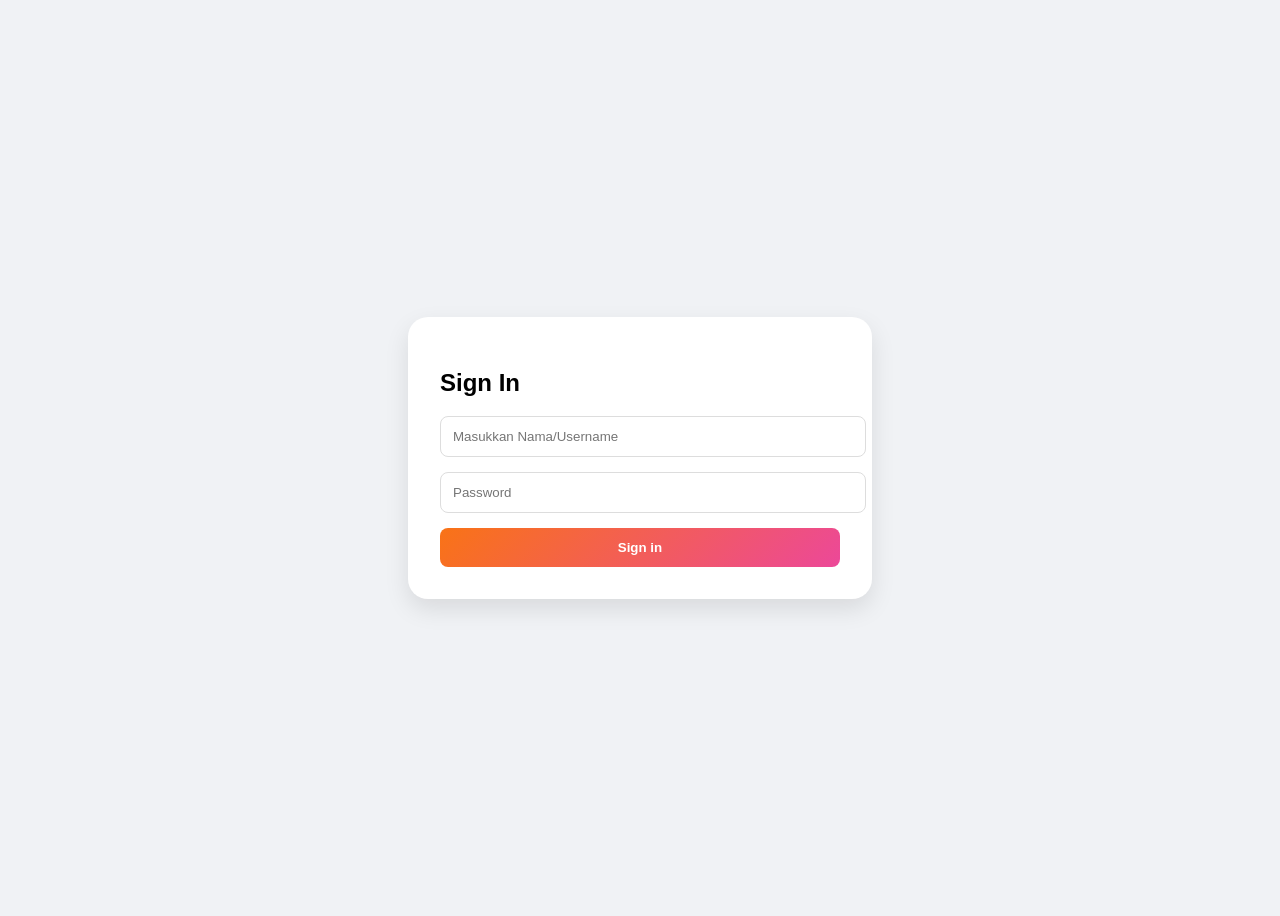
==== commit e7e9ac8d: "Update index.html" ====
--- a/login/index.html
+++ b/login/index.html
@@ -4,135 +4,47 @@
   <meta charset="UTF-8">
   <meta name="viewport" content="width=device-width, initial-scale=1.0">
   <title>Nexus • Auth</title>
-  <link rel="preconnect" href="https://fonts.googleapis.com">
-  <link href="https://fonts.googleapis.com/css2?family=Syne:wght@400;500;600;700;800&family=DM+Sans:wght@300;400;500&display=swap" rel="stylesheet">
   <style>
-    /* CSS tetap sama seperti kodingan asli untuk mempertahankan tampilan */
-    :root {
-      --card-bg: rgba(255,255,255,0.72); --card-border: rgba(255,255,255,0.9);
-      --input-bg: rgba(255,255,255,0.85); --input-border: rgba(200,180,220,0.4);
-      --input-focus: #f97316; --text-primary: #1a1025; --text-muted: #a394b4;
-      --accent: #f97316; --success: #10b981; --danger: #ef4444;
-      --btn-grad: linear-gradient(135deg, #f97316, #ec4899);
-      --shadow-card: 0 25px 60px rgba(120,60,180,0.12), 0 8px 20px rgba(0,0,0,0.06);
-      --shadow-btn: 0 10px 30px rgba(249,115,22,0.45);
-      --radius: 28px; --radius-sm: 16px; --radius-pill: 50px;
-    }
-    * { margin:0; padding:0; box-sizing:border-box; }
-    body { min-height:100vh; display:flex; align-items:center; justify-content:center; font-family:'DM Sans',sans-serif; overflow-y:auto; padding:2rem 1rem; }
-    .bg-canvas { position:fixed; inset:0; z-index:0; background:linear-gradient(135deg,#fff7ed 0%,#fce7f3 35%,#eff6ff 70%,#f0fdf4 100%); }
-    .orb { position:absolute; border-radius:50%; filter:blur(80px); mix-blend-mode:multiply; animation:drift var(--dur,20s) ease-in-out infinite alternate; opacity:0.55; }
-    .orb-1{width:480px;height:480px;background:#fbbf24;top:-10%;left:-10%;--dur:18s;}
-    .orb-2{width:420px;height:420px;background:#f472b6;top:5%;right:-5%;--dur:22s;animation-direction:alternate-reverse;}
-    .orb-3{width:360px;height:360px;background:#818cf8;bottom:-5%;left:20%;--dur:16s;}
-    .orb-4{width:300px;height:300px;background:#34d399;bottom:10%;right:15%;--dur:25s;animation-direction:alternate-reverse;}
-    @keyframes drift{0%{transform:translate(0,0) scale(1)}33%{transform:translate(30px,-40px) scale(1.05)}66%{transform:translate(-20px,30px) scale(.97)}100%{transform:translate(20px,-10px) scale(1.02)}}
-    .card { position:relative; z-index:10; width:100%; max-width:440px; background:var(--card-bg); backdrop-filter:blur(24px) saturate(200%); -webkit-backdrop-filter:blur(24px) saturate(200%); border:1.5px solid var(--card-border); border-radius:var(--radius); padding:2.8rem 2.6rem 2.4rem; box-shadow:var(--shadow-card); margin:auto; animation:fadeUp .6s cubic-bezier(.34,1.2,.64,1) both; }
-    .brand{display:flex;align-items:center;gap:10px;margin-bottom:2.2rem;}
-    .brand-icon{width:44px;height:44px;background:var(--btn-grad);border-radius:14px;display:flex;align-items:center;justify-content:center;}
-    .brand-name{font-family:'Syne',sans-serif;font-size:1.4rem;font-weight:800;background:var(--btn-grad);-webkit-background-clip:text;-webkit-text-fill-color:transparent;}
-    .tab-bar{display:flex;background:rgba(0,0,0,.05);border-radius:var(--radius-pill);padding:5px;margin-bottom:2rem;gap:4px;}
-    .tab-btn{flex:1;padding:.55rem;border:none;background:transparent;border-radius:var(--radius-pill);cursor:pointer;}
-    .tab-btn.active{background:white;color:var(--text-primary);box-shadow:0 3px 12px rgba(0,0,0,.1);}
-    .form-wrapper.hidden{display:none;}
-    .form-title{font-family:'Syne',sans-serif;font-size:2rem;font-weight:700;margin-bottom:.4rem;}
-    .form-subtitle{font-size:.92rem;color:var(--text-muted);margin-bottom:2rem;}
-    .input-group{position:relative;margin-bottom:1.1rem;}
-    .input-icon{position:absolute;left:14px;top:50%;transform:translateY(-50%);color:var(--text-muted);}
-    .input-group input{width:100%;padding:.85rem 1rem .85rem 2.7rem;background:var(--input-bg);border:1.5px solid var(--input-border);border-radius:var(--radius-sm);outline:none;}
-    .btn-cta{width:100%;padding:1rem;background:var(--btn-grad);border:none;border-radius:var(--radius-sm);color:white;font-weight:700;cursor:pointer;margin-top:10px;}
-    .spinner{width:18px;height:18px;border:2px solid rgba(255,255,255,.3);border-top-color:white;border-radius:50%;animation:spin .8s linear infinite;}
-    @keyframes spin{to{transform:rotate(360deg)}}
-    .toast{position:fixed;bottom:28px;left:50%;transform:translateX(-50%) translateY(20px);background:white;padding:.75rem 1.5rem;border-radius:50px;box-shadow:0 10px 40px rgba(0,0,0,0.1);opacity:0;transition:all .4s;}
-    .toast.show{opacity:1;transform:translateX(-50%) translateY(0);}
+    :root { --btn-grad: linear-gradient(135deg, #f97316, #ec4899); --radius-sm: 16px; }
+    body { font-family: sans-serif; display: flex; justify-content: center; align-items: center; min-height: 100vh; background: #f0f2f5; }
+    .card { background: white; padding: 2rem; border-radius: 20px; box-shadow: 0 10px 25px rgba(0,0,0,0.1); width: 100%; max-width: 400px; }
+    .input-group input { width: 100%; padding: 12px; margin-bottom: 15px; border: 1px solid #ddd; border-radius: 8px; }
+    .btn-cta { width: 100%; padding: 12px; background: var(--btn-grad); color: white; border: none; border-radius: 8px; cursor: pointer; font-weight: bold; }
   </style>
 </head>
 <body>
 
-<div class="bg-canvas">
-  <div class="orb orb-1"></div><div class="orb orb-2"></div>
-  <div class="orb orb-3"></div><div class="orb orb-4"></div>
+<div class="card">
+  <h2>Sign In</h2>
+  <form id="loginFormEl">
+    <div class="input-group">
+      <input type="text" id="loginUsername" placeholder="Masukkan Nama/Username" required>
+    </div>
+    <div class="input-group">
+      <input type="password" id="loginPassword" placeholder="Password" required>
+    </div>
+    <button type="submit" class="btn-cta" id="loginBtn">Sign in</button>
+  </form>
 </div>
 
-<div class="card">
-  <div class="brand">
-    <div class="brand-icon">🚀</div>
-    <span class="brand-name">NEXUS</span>
-  </div>
-
-  <div class="tab-bar">
-    <button class="tab-btn active" id="tabLogin" onclick="switchTab('login')">Sign in</button>
-    <button class="tab-btn" id="tabRegister" onclick="switchTab('register')">Create account</button>
-  </div>
-
-  <div id="loginPanel" class="form-wrapper">
-    <p class="form-title">Welcome back 👋</p>
-    <p class="form-subtitle">Sign in to continue to Nexus.</p>
-    <form id="loginFormEl">
-      <div class="input-group">
-        <input type="text" id="loginUsername" placeholder="Username" required>
-      </div>
-      <div class="input-group">
-        <input type="password" id="loginPassword" placeholder="Password" required>
-      </div>
-      <button type="submit" class="btn-cta" id="loginBtn">Sign in</button>
-    </form>
-  </div>
-
-  <div id="registerPanel" class="form-wrapper hidden">
-    <p class="form-title">Join Nexus ✨</p>
-    <p class="form-subtitle">Create your account in seconds.</p>
-    <form id="registerFormEl">
-      <div class="input-group"><input type="text" id="regUsername" placeholder="Username" required></div>
-      <div class="input-group"><input type="email" id="regEmail" placeholder="Email address" required></div>
-      <div class="input-group"><input type="password" id="regPassword" placeholder="Password" required></div>
-      <button type="submit" class="btn-cta" id="registerBtn">Create account</button>
-    </form>
-  </div>
-</div>
-
-<div class="toast" id="toast"><span id="toastMsg"></span></div>
-
 <script>
-  // 1. FUNGSI PINDAH TAB
-  function switchTab(tab) {
-    document.getElementById('loginPanel').classList.toggle('hidden', tab !== 'login');
-    document.getElementById('registerPanel').classList.toggle('hidden', tab === 'login');
-    document.getElementById('tabLogin').classList.toggle('active', tab === 'login');
-    document.getElementById('tabRegister').classList.toggle('active', tab !== 'login');
-  }
-
-  // 2. FUNGSI TOAST
-  function showToast(msg) {
-    const t = document.getElementById('toast');
-    document.getElementById('toastMsg').textContent = msg;
-    t.classList.add('show');
-    setTimeout(() => t.classList.remove('show'), 3000);
-  }
-
-  // 3. LOGIKA LOGIN (REVISI REDIRECT)
   document.getElementById('loginFormEl').addEventListener('submit', function(e) {
     e.preventDefault();
+    
+    // AMBIL NAMA dari input
+    const namaUser = document.getElementById('loginUsername').value;
+    
+    // SIMPAN KE LOCALSTORAGE (Ini kuncinya)
+    localStorage.setItem("namaPengguna", namaUser);
+
     const btn = document.getElementById('loginBtn');
+    btn.innerHTML = 'Memproses...';
     
-    // Animasi Loading
-    btn.innerHTML = '<div class="spinner"></div>';
-    btn.disabled = true;
-
-    // Simulasi Proses Login (Bisa diganti dengan Fetch API jika sudah siap)
     setTimeout(() => {
-      showToast('Login Berhasil! Mengalihkan...');
-      
-      // BARIS KRUSIAL: Pindah ke Landing Page setelah 1.5 detik
-      setTimeout(() => {
-        window.location.href = "../index.html"; 
-      }, 1500);
-      
+      // PINDAH KE LANDING PAGE
+      window.location.href = "../index.html"; 
     }, 1000);
   });
 </script>
-
-<script src="js/login.js"></script>
-
 </body>
 </html>
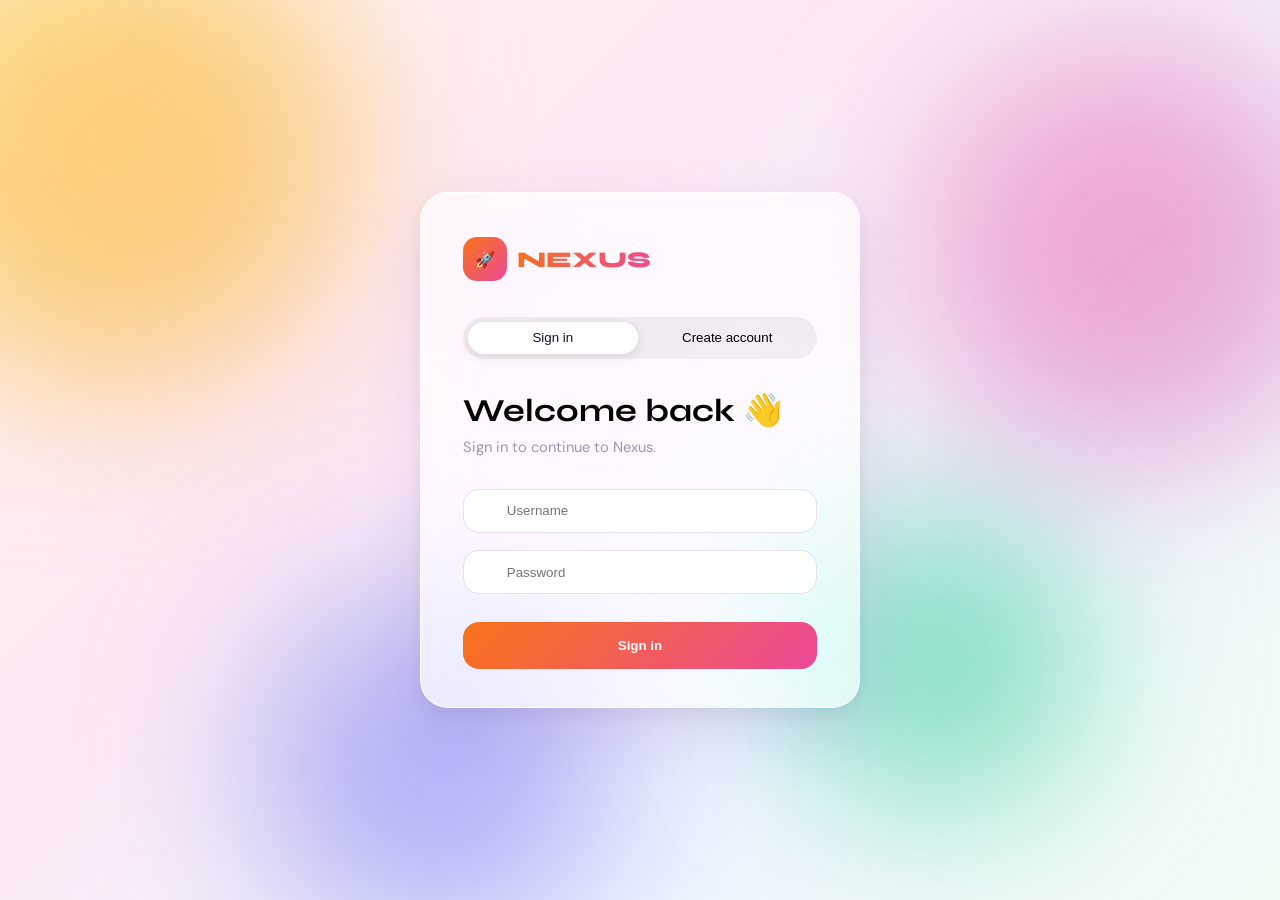
==== commit f91106ba: "Update index.html" ====
--- a/login/index.html
+++ b/login/index.html
@@ -4,47 +4,135 @@
   <meta charset="UTF-8">
   <meta name="viewport" content="width=device-width, initial-scale=1.0">
   <title>Nexus • Auth</title>
+  <link rel="preconnect" href="https://fonts.googleapis.com">
+  <link href="https://fonts.googleapis.com/css2?family=Syne:wght@400;500;600;700;800&family=DM+Sans:wght@300;400;500&display=swap" rel="stylesheet">
   <style>
-    :root { --btn-grad: linear-gradient(135deg, #f97316, #ec4899); --radius-sm: 16px; }
-    body { font-family: sans-serif; display: flex; justify-content: center; align-items: center; min-height: 100vh; background: #f0f2f5; }
-    .card { background: white; padding: 2rem; border-radius: 20px; box-shadow: 0 10px 25px rgba(0,0,0,0.1); width: 100%; max-width: 400px; }
-    .input-group input { width: 100%; padding: 12px; margin-bottom: 15px; border: 1px solid #ddd; border-radius: 8px; }
-    .btn-cta { width: 100%; padding: 12px; background: var(--btn-grad); color: white; border: none; border-radius: 8px; cursor: pointer; font-weight: bold; }
+    /* CSS tetap sama seperti kodingan asli untuk mempertahankan tampilan */
+    :root {
+      --card-bg: rgba(255,255,255,0.72); --card-border: rgba(255,255,255,0.9);
+      --input-bg: rgba(255,255,255,0.85); --input-border: rgba(200,180,220,0.4);
+      --input-focus: #f97316; --text-primary: #1a1025; --text-muted: #a394b4;
+      --accent: #f97316; --success: #10b981; --danger: #ef4444;
+      --btn-grad: linear-gradient(135deg, #f97316, #ec4899);
+      --shadow-card: 0 25px 60px rgba(120,60,180,0.12), 0 8px 20px rgba(0,0,0,0.06);
+      --shadow-btn: 0 10px 30px rgba(249,115,22,0.45);
+      --radius: 28px; --radius-sm: 16px; --radius-pill: 50px;
+    }
+    * { margin:0; padding:0; box-sizing:border-box; }
+    body { min-height:100vh; display:flex; align-items:center; justify-content:center; font-family:'DM Sans',sans-serif; overflow-y:auto; padding:2rem 1rem; }
+    .bg-canvas { position:fixed; inset:0; z-index:0; background:linear-gradient(135deg,#fff7ed 0%,#fce7f3 35%,#eff6ff 70%,#f0fdf4 100%); }
+    .orb { position:absolute; border-radius:50%; filter:blur(80px); mix-blend-mode:multiply; animation:drift var(--dur,20s) ease-in-out infinite alternate; opacity:0.55; }
+    .orb-1{width:480px;height:480px;background:#fbbf24;top:-10%;left:-10%;--dur:18s;}
+    .orb-2{width:420px;height:420px;background:#f472b6;top:5%;right:-5%;--dur:22s;animation-direction:alternate-reverse;}
+    .orb-3{width:360px;height:360px;background:#818cf8;bottom:-5%;left:20%;--dur:16s;}
+    .orb-4{width:300px;height:300px;background:#34d399;bottom:10%;right:15%;--dur:25s;animation-direction:alternate-reverse;}
+    @keyframes drift{0%{transform:translate(0,0) scale(1)}33%{transform:translate(30px,-40px) scale(1.05)}66%{transform:translate(-20px,30px) scale(.97)}100%{transform:translate(20px,-10px) scale(1.02)}}
+    .card { position:relative; z-index:10; width:100%; max-width:440px; background:var(--card-bg); backdrop-filter:blur(24px) saturate(200%); -webkit-backdrop-filter:blur(24px) saturate(200%); border:1.5px solid var(--card-border); border-radius:var(--radius); padding:2.8rem 2.6rem 2.4rem; box-shadow:var(--shadow-card); margin:auto; animation:fadeUp .6s cubic-bezier(.34,1.2,.64,1) both; }
+    .brand{display:flex;align-items:center;gap:10px;margin-bottom:2.2rem;}
+    .brand-icon{width:44px;height:44px;background:var(--btn-grad);border-radius:14px;display:flex;align-items:center;justify-content:center;}
+    .brand-name{font-family:'Syne',sans-serif;font-size:1.4rem;font-weight:800;background:var(--btn-grad);-webkit-background-clip:text;-webkit-text-fill-color:transparent;}
+    .tab-bar{display:flex;background:rgba(0,0,0,.05);border-radius:var(--radius-pill);padding:5px;margin-bottom:2rem;gap:4px;}
+    .tab-btn{flex:1;padding:.55rem;border:none;background:transparent;border-radius:var(--radius-pill);cursor:pointer;}
+    .tab-btn.active{background:white;color:var(--text-primary);box-shadow:0 3px 12px rgba(0,0,0,.1);}
+    .form-wrapper.hidden{display:none;}
+    .form-title{font-family:'Syne',sans-serif;font-size:2rem;font-weight:700;margin-bottom:.4rem;}
+    .form-subtitle{font-size:.92rem;color:var(--text-muted);margin-bottom:2rem;}
+    .input-group{position:relative;margin-bottom:1.1rem;}
+    .input-icon{position:absolute;left:14px;top:50%;transform:translateY(-50%);color:var(--text-muted);}
+    .input-group input{width:100%;padding:.85rem 1rem .85rem 2.7rem;background:var(--input-bg);border:1.5px solid var(--input-border);border-radius:var(--radius-sm);outline:none;}
+    .btn-cta{width:100%;padding:1rem;background:var(--btn-grad);border:none;border-radius:var(--radius-sm);color:white;font-weight:700;cursor:pointer;margin-top:10px;}
+    .spinner{width:18px;height:18px;border:2px solid rgba(255,255,255,.3);border-top-color:white;border-radius:50%;animation:spin .8s linear infinite;}
+    @keyframes spin{to{transform:rotate(360deg)}}
+    .toast{position:fixed;bottom:28px;left:50%;transform:translateX(-50%) translateY(20px);background:white;padding:.75rem 1.5rem;border-radius:50px;box-shadow:0 10px 40px rgba(0,0,0,0.1);opacity:0;transition:all .4s;}
+    .toast.show{opacity:1;transform:translateX(-50%) translateY(0);}
   </style>
 </head>
 <body>
 
-<div class="card">
-  <h2>Sign In</h2>
-  <form id="loginFormEl">
-    <div class="input-group">
-      <input type="text" id="loginUsername" placeholder="Masukkan Nama/Username" required>
-    </div>
-    <div class="input-group">
-      <input type="password" id="loginPassword" placeholder="Password" required>
-    </div>
-    <button type="submit" class="btn-cta" id="loginBtn">Sign in</button>
-  </form>
+<div class="bg-canvas">
+  <div class="orb orb-1"></div><div class="orb orb-2"></div>
+  <div class="orb orb-3"></div><div class="orb orb-4"></div>
 </div>
 
+<div class="card">
+  <div class="brand">
+    <div class="brand-icon">🚀</div>
+    <span class="brand-name">NEXUS</span>
+  </div>
+
+  <div class="tab-bar">
+    <button class="tab-btn active" id="tabLogin" onclick="switchTab('login')">Sign in</button>
+    <button class="tab-btn" id="tabRegister" onclick="switchTab('register')">Create account</button>
+  </div>
+
+  <div id="loginPanel" class="form-wrapper">
+    <p class="form-title">Welcome back 👋</p>
+    <p class="form-subtitle">Sign in to continue to Nexus.</p>
+    <form id="loginFormEl">
+      <div class="input-group">
+        <input type="text" id="loginUsername" placeholder="Username" required>
+      </div>
+      <div class="input-group">
+        <input type="password" id="loginPassword" placeholder="Password" required>
+      </div>
+      <button type="submit" class="btn-cta" id="loginBtn">Sign in</button>
+    </form>
+  </div>
+
+  <div id="registerPanel" class="form-wrapper hidden">
+    <p class="form-title">Join Nexus ✨</p>
+    <p class="form-subtitle">Create your account in seconds.</p>
+    <form id="registerFormEl">
+      <div class="input-group"><input type="text" id="regUsername" placeholder="Username" required></div>
+      <div class="input-group"><input type="email" id="regEmail" placeholder="Email address" required></div>
+      <div class="input-group"><input type="password" id="regPassword" placeholder="Password" required></div>
+      <button type="submit" class="btn-cta" id="registerBtn">Create account</button>
+    </form>
+  </div>
+</div>
+
+<div class="toast" id="toast"><span id="toastMsg"></span></div>
+
 <script>
+  // 1. FUNGSI PINDAH TAB
+  function switchTab(tab) {
+    document.getElementById('loginPanel').classList.toggle('hidden', tab !== 'login');
+    document.getElementById('registerPanel').classList.toggle('hidden', tab === 'login');
+    document.getElementById('tabLogin').classList.toggle('active', tab === 'login');
+    document.getElementById('tabRegister').classList.toggle('active', tab !== 'login');
+  }
+
+  // 2. FUNGSI TOAST
+  function showToast(msg) {
+    const t = document.getElementById('toast');
+    document.getElementById('toastMsg').textContent = msg;
+    t.classList.add('show');
+    setTimeout(() => t.classList.remove('show'), 3000);
+  }
+
+  // 3. LOGIKA LOGIN (REVISI REDIRECT)
   document.getElementById('loginFormEl').addEventListener('submit', function(e) {
     e.preventDefault();
+    const btn = document.getElementById('loginBtn');
     
-    // AMBIL NAMA dari input
-    const namaUser = document.getElementById('loginUsername').value;
-    
-    // SIMPAN KE LOCALSTORAGE (Ini kuncinya)
-    localStorage.setItem("namaPengguna", namaUser);
+    // Animasi Loading
+    btn.innerHTML = '<div class="spinner"></div>';
+    btn.disabled = true;
 
-    const btn = document.getElementById('loginBtn');
-    btn.innerHTML = 'Memproses...';
-    
+    // Simulasi Proses Login (Bisa diganti dengan Fetch API jika sudah siap)
     setTimeout(() => {
-      // PINDAH KE LANDING PAGE
-      window.location.href = "../index.html"; 
+      showToast('Login Berhasil! Mengalihkan...');
+      
+      // BARIS KRUSIAL: Pindah ke Landing Page setelah 1.5 detik
+      setTimeout(() => {
+        window.location.href = "../index.html"; 
+      }, 1500);
+      
     }, 1000);
   });
 </script>
+
+<script src="js/login.js"></script>
+
 </body>
 </html>
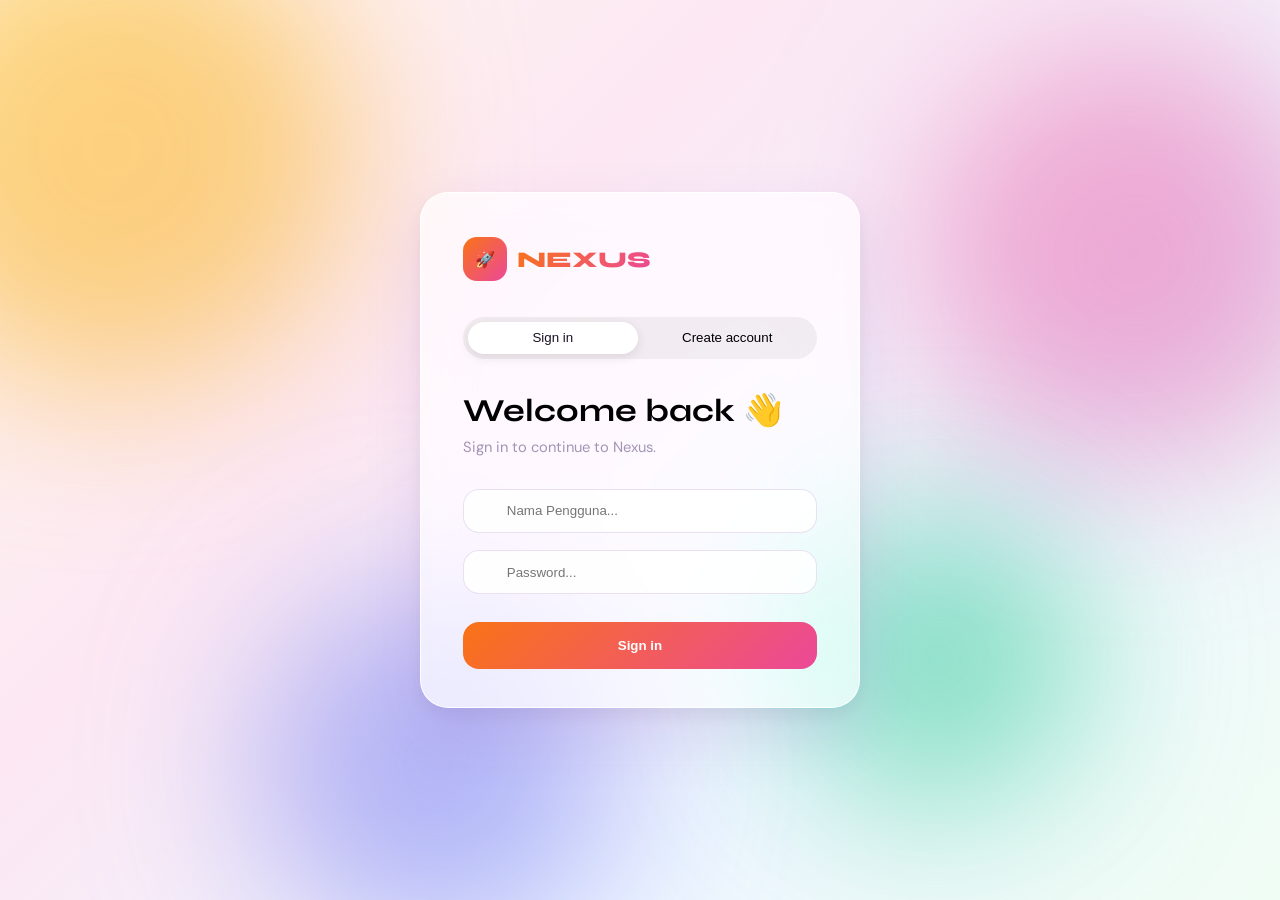
==== commit 7ed8c45d: "Fix HTML encoding issues in login page" ====
--- a/login/index.html
+++ b/login/index.html
@@ -70,10 +70,10 @@
     <p class="form-subtitle">Sign in to continue to Nexus.</p>
     <form id="loginFormEl">
       <div class="input-group">
-        <input type="text" id="loginUsername" placeholder="Username" required>
+        <input type="text" id="username" placeholder="Nama Pengguna..." required>
       </div>
       <div class="input-group">
-        <input type="password" id="loginPassword" placeholder="Password" required>
+        <input type="password" id="password" placeholder="Password..." required>
       </div>
       <button type="submit" class="btn-cta" id="loginBtn">Sign in</button>
     </form>
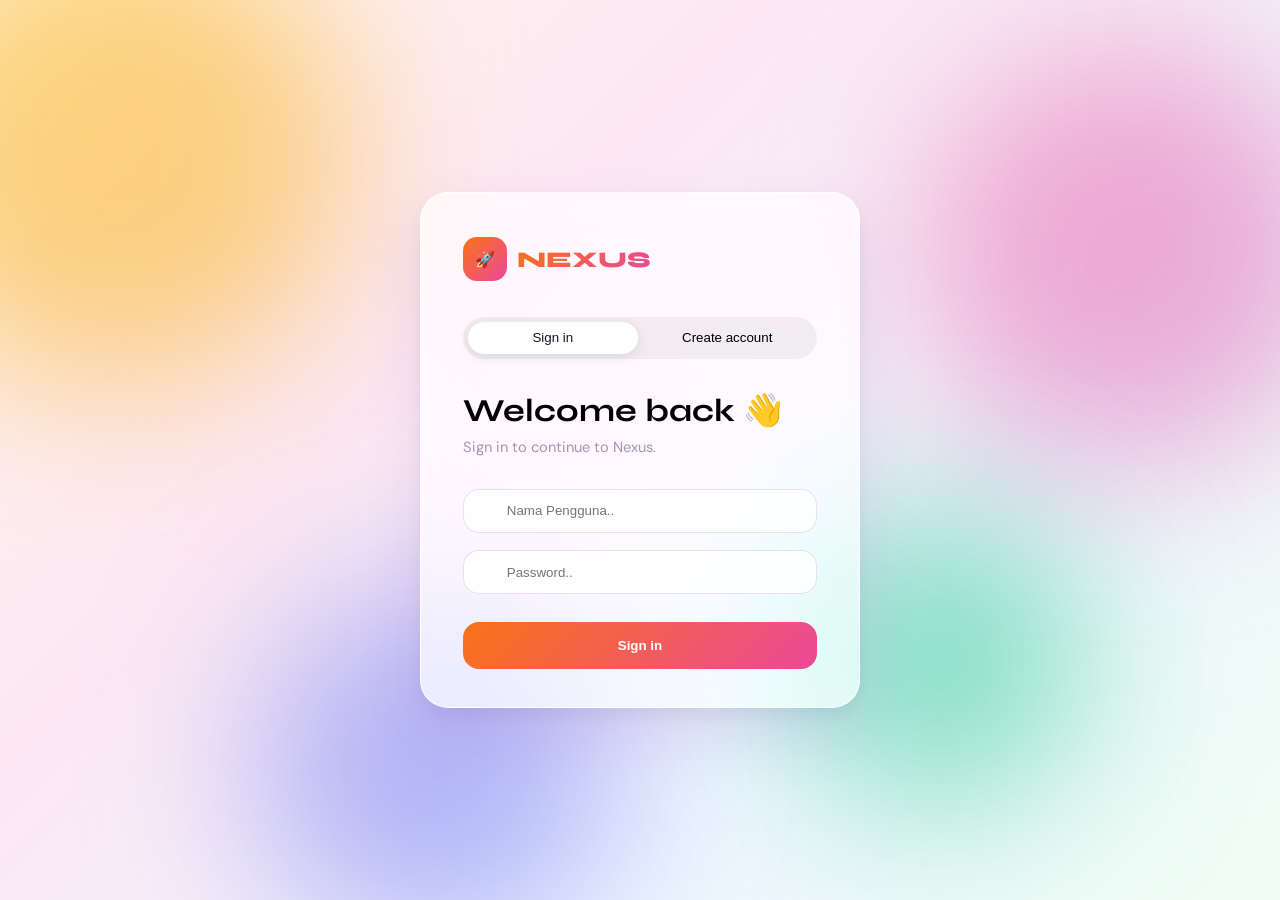
==== commit ee8c8c5e: "Update index.html" ====
--- a/login/index.html
+++ b/login/index.html
@@ -68,12 +68,12 @@
   <div id="loginPanel" class="form-wrapper">
     <p class="form-title">Welcome back 👋</p>
     <p class="form-subtitle">Sign in to continue to Nexus.</p>
-    <form id="loginFormEl">
+    <form id="loginForm">
       <div class="input-group">
-        <input type="text" id="username" placeholder="Nama Pengguna..." required>
+        <input type="text" id="username" placeholder="Nama Pengguna.." required>
       </div>
       <div class="input-group">
-        <input type="password" id="password" placeholder="Password..." required>
+        <input type="password" id="password" placeholder="Password.." required>
       </div>
       <button type="submit" class="btn-cta" id="loginBtn">Sign in</button>
     </form>
